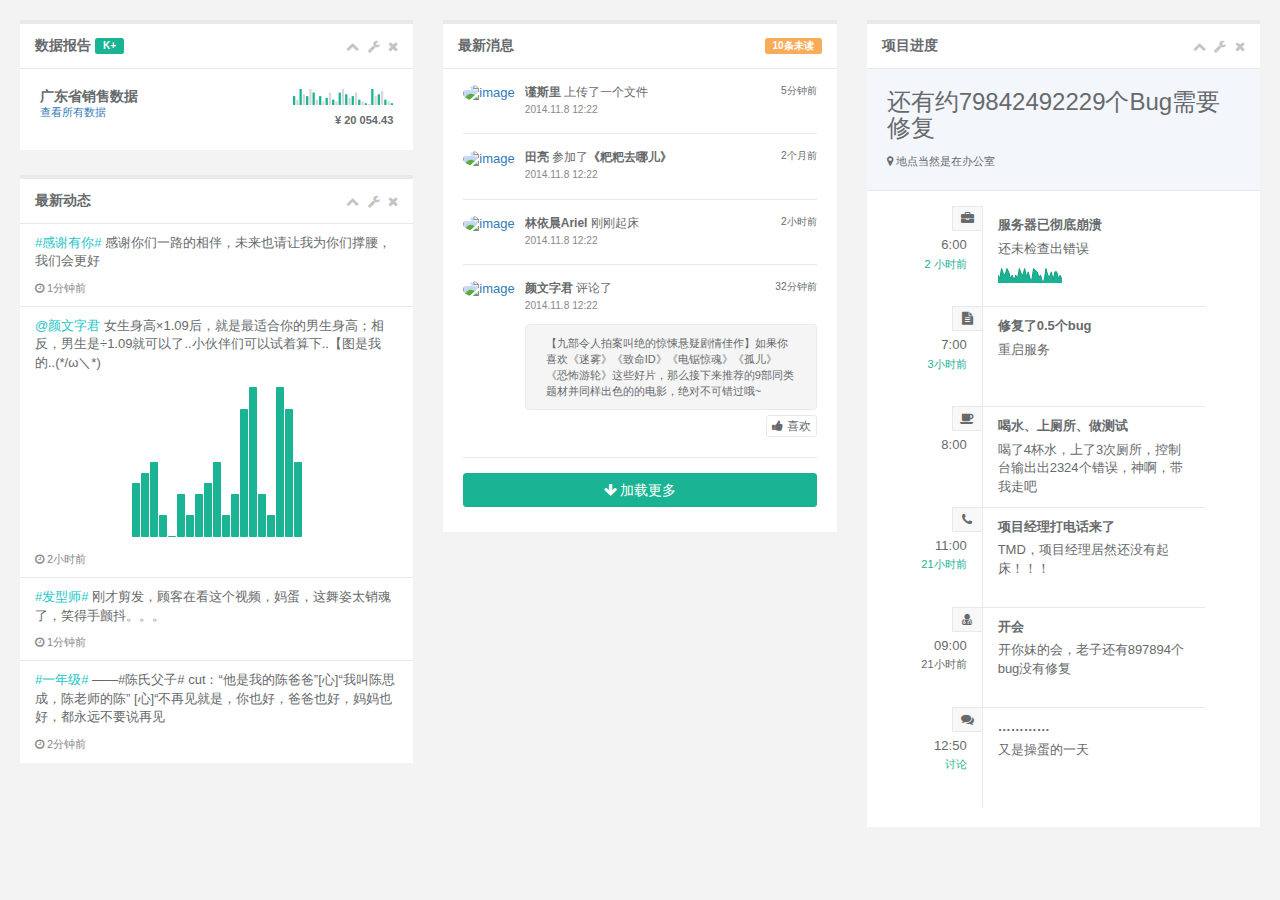
==== index_v2.html @ 98f1e507 "HC+Admin基于hplus+requirejs模块化管理的后台主题UI框架" ====
<!DOCTYPE html>
<html>

<head>

    <meta charset="utf-8">
    <meta name="viewport" content="width=device-width, initial-scale=1.0">


    <title>HC+Admin 后台主题UI框架 - 主页</title>
    <meta name="keywords" content="HC+Admin 后台主题,后台bootstrap框架,会员中心主题,后台HTML,响应式后台">
    <meta name="description" content="HC+Admin 是一个完全响应式，基于Bootstrap3最新版本开发的扁平化主题，她采用了主流的左右两栏式布局，使用了Html5+CSS3等现代技术">

    <link rel="shortcut icon" href="favicon.ico"> 
    <link href="./assets/css/bootstrap.min.css?v=3.3.6" rel="stylesheet">
    <link href="./assets/css/font-awesome.css?v=4.4.0" rel="stylesheet">

    <!-- Morris -->
    <link href="./assets/css/plugins/morris/morris-0.4.3.min.css" rel="stylesheet">
    <!-- Gritter -->
    <link href="./assets/js/plugins/gritter/jquery.gritter.css" rel="stylesheet">

    <link href="./assets/css/animate.css" rel="stylesheet">
    <link href="./assets/css/style.css?v=4.1.0" rel="stylesheet">

    <script type="text/javascript">
        var require = {
            "config": {
                "site": {
                    "name": "H+CAdmin",
                    "cdnurl": "",
                    "version": "1.0.0",
                    "timezone": "Asia/Shanghai",
                    "languages": {
                        "backend": "zh-cn",
                        "frontend": "zh-cn"
                    }
                },
                "modulename": "admin",
                "controllername": "index",
                "actionname": "index_v2",
                "jsname": "backend/index",
                "moduleurl": "./",
                "language": "zh-cn",
                "referer": null
            }
        };
    </script>

</head>

<body class="gray-bg">
    <div class="wrapper wrapper-content">
        <div class="row">
            <div class="col-sm-4">
                <div class="ibox float-e-margins">
                    <div class="ibox-title">
                        <h5>数据报告</h5> <span class="label label-primary">K+</span>
                        <div class="ibox-tools">
                            <a class="collapse-link">
                                <i class="fa fa-chevron-up"></i>
                            </a>
                            <a class="dropdown-toggle" data-toggle="dropdown" href="index.html#">
                                <i class="fa fa-wrench"></i>
                            </a>
                            <ul class="dropdown-menu dropdown-user">
                                <li><a href="index.html#">选项1</a>
                                </li>
                                <li><a href="index.html#">选项2</a>
                                </li>
                            </ul>
                            <a class="close-link">
                                <i class="fa fa-times"></i>
                            </a>
                        </div>
                    </div>
                    <div class="ibox-content">
                        <div>

                            <div class="pull-right text-right">

                                <span class="bar_dashboard">5,3,9,6,5,9,7,3,5,2,4,7,3,2,7,9,6,4,5,7,3,2,1,0,9,5,6,8,3,2,1</span>
                                <br/>
                                <small class="font-bold">&yen; 20 054.43</small>
                            </div>
                            <h4>广东省销售数据
                                            <br/>
                                            <small class="m-r"><a href="graph_flot.html"> 查看所有数据</a> </small>
                                        </h4>
                        </div>
                    </div>
                </div>
                <div class="ibox float-e-margins">
                    <div class="ibox-title">
                        <h5>最新动态</h5>
                        <div class="ibox-tools">
                            <a class="collapse-link">
                                <i class="fa fa-chevron-up"></i>
                            </a>
                            <a class="dropdown-toggle" data-toggle="dropdown" href="index.html#">
                                <i class="fa fa-wrench"></i>
                            </a>
                            <ul class="dropdown-menu dropdown-user">
                                <li><a href="index.html#">选项1</a>
                                </li>
                                <li><a href="index.html#">选项2</a>
                                </li>
                            </ul>
                            <a class="close-link">
                                <i class="fa fa-times"></i>
                            </a>
                        </div>
                    </div>
                    <div class="ibox-content no-padding">
                        <ul class="list-group">
                            <li class="list-group-item">
                                <p><a class="text-info" href="index.html#">#感谢有你#</a> 感谢你们一路的相伴，未来也请让我为你们撑腰，我们会更好</p>
                                <small class="block text-muted"><i class="fa fa-clock-o"></i> 1分钟前</small>
                            </li>
                            <li class="list-group-item">
                                <p><a class="text-info" href="index.html#">@颜文字君</a> 女生身高×1.09后，就是最适合你的男生身高；相反，男生是÷1.09就可以了..小伙伴们可以试着算下..【图是我的..(*/ω＼*)</p>
                                <div class="text-center m">
                                    <span id="sparkline8"></span>
                                </div>
                                <small class="block text-muted"><i class="fa fa-clock-o"></i> 2小时前</small>
                            </li>

                            <li class="list-group-item">
                                <p><a class="text-info" href="index.html#">#发型师#</a> 刚才剪发，顾客在看这个视频，妈蛋，这舞姿太销魂了，笑得手颤抖。。。</p>
                                <small class="block text-muted"><i class="fa fa-clock-o"></i> 1分钟前</small>
                            </li>
                            <li class="list-group-item">
                                <p><a class="text-info" href="index.html#">#一年级#</a> ——#陈氏父子# cut：“他是我的陈爸爸”[心]“我叫陈思成，陈老师的陈” [心]“不再见就是，你也好，爸爸也好，妈妈也好，都永远不要说再见</p>
                                <small class="block text-muted"><i class="fa fa-clock-o"></i> 2分钟前</small>
                            </li>
                        </ul>
                    </div>
                </div>
            </div>
            <div class="col-sm-4">
                <div class="ibox float-e-margins">
                    <div class="ibox-title">
                        <h5>最新消息</h5>
                        <div class="ibox-tools">
                            <span class="label label-warning-light">10条未读</span>
                        </div>
                    </div>
                    <div class="ibox-content">

                        <div>
                            <div class="feed-activity-list">

                                <div class="feed-element">
                                    <a href="profile.html" class="pull-left">
                                        <img alt="image" class="img-circle" src="img/profile.jpg">
                                    </a>
                                    <div class="media-body ">
                                        <small class="pull-right">5分钟前</small>
                                        <strong>谨斯里</strong> 上传了一个文件
                                        <br>
                                        <small class="text-muted">2014.11.8 12:22</small>

                                    </div>
                                </div>

                                <div class="feed-element">
                                    <a href="profile.html" class="pull-left">
                                        <img alt="image" class="img-circle" src="img/a2.jpg">
                                    </a>
                                    <div class="media-body ">
                                        <small class="pull-right">2个月前</small>
                                        <strong>田亮</strong> 参加了<strong>《粑粑去哪儿》</strong>
                                        <br>
                                        <small class="text-muted">2014.11.8 12:22</small>
                                    </div>
                                </div>
                                <div class="feed-element">
                                    <a href="profile.html" class="pull-left">
                                        <img alt="image" class="img-circle" src="img/a3.jpg">
                                    </a>
                                    <div class="media-body ">
                                        <small class="pull-right">2小时前</small>
                                        <strong>林依晨Ariel</strong> 刚刚起床
                                        <br>
                                        <small class="text-muted">2014.11.8 12:22</small>
                                    </div>
                                </div>
                                <div class="feed-element">
                                    <a href="profile.html" class="pull-left">
                                        <img alt="image" class="img-circle" src="img/a5.jpg">
                                    </a>
                                    <div class="media-body ">
                                        <small class="pull-right">32分钟前</small>
                                        <strong>颜文字君</strong> 评论了
                                        <br>
                                        <small class="text-muted">2014.11.8 12:22</small>
                                        <div class="well">
                                            【九部令人拍案叫绝的惊悚悬疑剧情佳作】如果你喜欢《迷雾》《致命ID》《电锯惊魂》《孤儿》《恐怖游轮》这些好片，那么接下来推荐的9部同类题材并同样出色的的电影，绝对不可错过哦~
                                        </div>
                                        <div class="pull-right">
                                            <a class="btn btn-xs btn-white"><i class="fa fa-thumbs-up"></i> 喜欢 </a>
                                        </div>
                                    </div>
                                </div>
                            </div>

                            <button class="btn btn-primary btn-block m-t"><i class="fa fa-arrow-down"></i> 加载更多</button>

                        </div>

                    </div>
                </div>

            </div>
            <div class="col-sm-4">
                <div class="ibox float-e-margins">
                    <div class="ibox-title">
                        <h5>项目进度</h5>
                        <div class="ibox-tools">
                            <a class="collapse-link">
                                <i class="fa fa-chevron-up"></i>
                            </a>
                            <a class="dropdown-toggle" data-toggle="dropdown" href="index.html#">
                                <i class="fa fa-wrench"></i>
                            </a>
                            <ul class="dropdown-menu dropdown-user">
                                <li><a href="index.html#">选项1</a>
                                </li>
                                <li><a href="index.html#">选项2</a>
                                </li>
                            </ul>
                            <a class="close-link">
                                <i class="fa fa-times"></i>
                            </a>
                        </div>
                    </div>
                    <div class="ibox-content ibox-heading">
                        <h3>还有约79842492229个Bug需要修复</h3>
                        <small><i class="fa fa-map-marker"></i> 地点当然是在办公室</small>
                    </div>
                    <div class="ibox-content timeline">

                        <div class="timeline-item">
                            <div class="row">
                                <div class="col-xs-3 date">
                                    <i class="fa fa-briefcase"></i> 6:00
                                    <br/>
                                    <small class="text-navy">2 小时前</small>
                                </div>
                                <div class="col-xs-7 content no-top-border">
                                    <p class="m-b-xs"><strong>服务器已彻底崩溃</strong>
                                    </p>

                                    <p>还未检查出错误</p>

                                    <p><span data-diameter="40" class="updating-chart">5,3,9,6,5,9,7,3,5,2,5,3,9,6,5,9,4,7,3,2,9,8,7,4,5,1,2,9,5,4,7,2,7,7,3,5,2</span>
                                    </p>
                                </div>
                            </div>
                        </div>
                        <div class="timeline-item">
                            <div class="row">
                                <div class="col-xs-3 date">
                                    <i class="fa fa-file-text"></i> 7:00
                                    <br/>
                                    <small class="text-navy">3小时前</small>
                                </div>
                                <div class="col-xs-7 content">
                                    <p class="m-b-xs"><strong>修复了0.5个bug</strong>
                                    </p>
                                    <p>重启服务</p>
                                </div>
                            </div>
                        </div>
                        <div class="timeline-item">
                            <div class="row">
                                <div class="col-xs-3 date">
                                    <i class="fa fa-coffee"></i> 8:00
                                    <br/>
                                </div>
                                <div class="col-xs-7 content">
                                    <p class="m-b-xs"><strong>喝水、上厕所、做测试</strong>
                                    </p>
                                    <p>
                                        喝了4杯水，上了3次厕所，控制台输出出2324个错误，神啊，带我走吧
                                    </p>
                                </div>
                            </div>
                        </div>
                        <div class="timeline-item">
                            <div class="row">
                                <div class="col-xs-3 date">
                                    <i class="fa fa-phone"></i> 11:00
                                    <br/>
                                    <small class="text-navy">21小时前</small>
                                </div>
                                <div class="col-xs-7 content">
                                    <p class="m-b-xs"><strong>项目经理打电话来了</strong>
                                    </p>
                                    <p>
                                        TMD，项目经理居然还没有起床！！！
                                    </p>
                                </div>
                            </div>
                        </div>
                        <div class="timeline-item">
                            <div class="row">
                                <div class="col-xs-3 date">
                                    <i class="fa fa-user-md"></i> 09:00
                                    <br/>
                                    <small>21小时前</small>
                                </div>
                                <div class="col-xs-7 content">
                                    <p class="m-b-xs"><strong>开会</strong>
                                    </p>
                                    <p>
                                        开你妹的会，老子还有897894个bug没有修复
                                    </p>
                                </div>
                            </div>
                        </div>
                        <div class="timeline-item">
                            <div class="row">
                                <div class="col-xs-3 date">
                                    <i class="fa fa-comments"></i> 12:50
                                    <br/>
                                    <small class="text-navy">讨论</small>
                                </div>
                                <div class="col-xs-7 content">
                                    <p class="m-b-xs"><strong>…………</strong>
                                    </p>
                                    <p>
                                        又是操蛋的一天
                                    </p>
                                </div>
                            </div>
                        </div>

                    </div>
                </div>
            </div>

        </div>
    </div>

    <!-- 公共js脚本引入 -->
    <script src="./assets/js/require.js" data-main="./assets/js/require.backend.js"></script>
    <!-- 公共js脚本引入 -->

</body>

</html>
---- assets/css/plugins/morris/morris-0.4.3.min.css ----
.morris-hover{position:absolute;z-index:1000;}.morris-hover.morris-default-style{border-radius:10px;padding:6px;color:#666;background:rgba(255, 255, 255, 0.8);border:solid 2px rgba(230, 230, 230, 0.8);font-family:sans-serif;font-size:12px;text-align:center;}.morris-hover.morris-default-style .morris-hover-row-label{font-weight:bold;margin:0.25em 0;}
.morris-hover.morris-default-style .morris-hover-point{white-space:nowrap;margin:0.1em 0;}
---- assets/css/style.css ----
/*
 *
 *   H+ - 后台主题UI框架
 *   version 4.9
 *
*/

h1,
h2,
h3,
h4,
h5,
h6 {
    font-weight: 100;
}

h1 {
    font-size: 30px;
}

h2 {
    font-size: 24px;
}

h3 {
    font-size: 16px;
}

h4 {
    font-size: 14px;
}

h5 {
    font-size: 12px;
}

h6 {
    font-size: 10px;
}

h3,
h4,
h5 {
    margin-top: 5px;
    font-weight: 600;
}

a:focus {
    outline: none;
}

.nav > li > a {
    color: #a7b1c2;
    font-weight: 600;
    padding: 14px 20px 14px 25px;
}

.nav li>a {
    display: block;
    /*white-space: nowrap;*/
}

.nav.navbar-right > li > a {
    color: #999c9e;
}

.nav > li.active > a {
    color: #ffffff;
}

.navbar-default .nav > li > a:hover,
.navbar-default .nav > li > a:focus {
    background-color: #293846;
    color: white;
}

.nav .open > a,
.nav .open > a:hover,
.nav .open > a:focus {
    background: #950;
}

.nav > li > a i {
    margin-right: 6px;
}

.navbar {
    border: 0;
}

.navbar-default {
    background-color: transparent;
    border-color: #2f4050;
    position: relative;
}

.navbar-top-links li {
    display: inline-block;
}

.navbar-top-links li:last-child {
    margin-right: 30px;
}

body.body-small .navbar-top-links li:last-child {
    margin-right: 10px;
}

.navbar-top-links li a {
    padding: 20px 10px;
    min-height: 50px;
}

.dropdown-menu {
    border: medium none;
    display: none;
    float: left;
    font-size: 12px;
    left: 0;
    list-style: none outside none;
    padding: 0;
    position: absolute;
    text-shadow: none;
    top: 100%;
    z-index: 1000;
    border-radius: 0;
    box-shadow: 0 0 3px rgba(86, 96, 117, 0.3);
}

.dropdown-menu > li > a {
    border-radius: 3px;
    color: inherit;
    line-height: 25px;
    margin: 4px;
    text-align: left;
    font-weight: normal;
}

.dropdown-menu > li > a.font-bold {
    font-weight: 600;
}

.navbar-top-links .dropdown-menu li {
    display: block;
}

.navbar-top-links .dropdown-menu li:last-child {
    margin-right: 0;
}

.navbar-top-links .dropdown-menu li a {
    padding: 3px 20px;
    min-height: 0;
}

.navbar-top-links .dropdown-menu li a div {
    white-space: normal;
}

.navbar-top-links .dropdown-messages,
.navbar-top-links .dropdown-tasks,
.navbar-top-links .dropdown-alerts {
    width: 310px;
    min-width: 0;
}

.navbar-top-links .dropdown-messages {
    margin-left: 5px;
}

.navbar-top-links .dropdown-tasks {
    margin-left: -59px;
}

.navbar-top-links .dropdown-alerts {
    margin-left: -123px;
}

.navbar-top-links .dropdown-user {
    right: 0;
    left: auto;
}

.dropdown-messages,
.dropdown-alerts {
    padding: 10px 10px 10px 10px;
}

.dropdown-messages li a,
.dropdown-alerts li a {
    font-size: 12px;
}

.dropdown-messages li em,
.dropdown-alerts li em {
    font-size: 10px;
}

.nav.navbar-top-links .dropdown-alerts a {
    font-size: 12px;
}

.nav-header {
    padding: 33px 25px;
    background: url("patterns/header-profile.png") no-repeat;
}

.pace-done .nav-header {
    -webkit-transition: all 0.5s;
    transition: all 0.5s;
}

.nav > li.active {
    border-left: 4px solid #19aa8d;
    background: #293846;
}

.nav.nav-second-level > li.active {
    border: none;
}

.nav.nav-second-level.collapse[style] {
    height: auto !important;
}

.nav-header a {
    color: #DFE4ED;
}

.nav-header .text-muted {
    color: #8095a8;
}

.minimalize-styl-2 {
    padding: 4px 12px;
    margin: 14px 5px 5px 20px;
    font-size: 14px;
    float: left;
}

.navbar-form-custom {
    float: left;
    height: 50px;
    padding: 0;
    width: 200px;
    display: inline-table;
}

.navbar-form-custom .form-group {
    margin-bottom: 0;
}

.nav.navbar-top-links a {
    font-size: 14px;
}

.navbar-form-custom .form-control {
    background: none repeat scroll 0 0 rgba(0, 0, 0, 0);
    border: medium none;
    font-size: 14px;
    height: 60px;
    margin: 0;
    z-index: 2000;
}

.count-info .label {
    line-height: 12px;
    padding: 1px 5px;
    position: absolute;
    right: 6px;
    top: 12px;
}

.arrow {
    float: right;
    margin-top: 2px;
}

.fa.arrow:before {
    content: "\f104";
}

.active > a > .fa.arrow:before {
    content: "\f107";
}

.nav-second-level li,
.nav-third-level li {
    border-bottom: none !important;
}

.nav-second-level li a {
    padding: 7px 15px 7px 10px;
    padding-left: 52px;
}

.nav-third-level li a {
    padding-left: 62px;
}

.nav-second-level li:last-child {
    margin-bottom: 10px;
}

body:not(.fixed-sidebar):not(.canvas-menu).mini-navbar .nav li:hover > .nav-second-level,
.mini-navbar .nav li:focus > .nav-second-level {
    display: block;
    border-radius: 0 2px 2px 0;
    min-width: 140px;
    height: auto;
}

body.mini-navbar .navbar-default .nav > li > .nav-second-level li a {
    font-size: 12px;
    border-radius: 0 2px 2px 0;
}

.fixed-nav .slimScrollDiv #side-menu {
    padding-bottom: 60px;
    position: relative;
}

.slimScrollDiv >* {
    overflow: hidden;
}

.mini-navbar .nav-second-level li a {
    padding: 10px 10px 10px 15px;
}

.canvas-menu.mini-navbar .nav-second-level {
    background: #293846;
}

.mini-navbar li.active .nav-second-level {
    left: 65px;
}

.navbar-default .special_link a {
    background: #1ab394;
    color: white;
}

.navbar-default .special_link a:hover {
    background: #17987e !important;
    color: white;
}

.navbar-default .special_link a span.label {
    background: #fff;
    color: #1ab394;
}

.navbar-default .landing_link a {
    background: #1cc09f;
    color: white;
}

.navbar-default .landing_link a:hover {
    background: #1ab394 !important;
    color: white;
}

.navbar-default .landing_link a span.label {
    background: #fff;
    color: #1cc09f;
}

.logo-element {
    text-align: center;
    font-size: 18px;
    font-weight: 600;
    color: white;
    display: none;
    padding: 18px 0;
}

.pace-done .navbar-static-side,
.pace-done .nav-header,
.pace-done li.active,
.pace-done #page-wrapper,
.pace-done .footer {
    -webkit-transition: all 0.5s;
    transition: all 0.5s;
}

.navbar-fixed-top {
    background: #fff;
    -webkit-transition-duration: 0.5s;
    transition-duration: 0.5s;
    z-index: 2030;
}

.navbar-fixed-top,
.navbar-static-top {
    background: #f3f3f4;
}

.fixed-nav #wrapper {
    padding-top: 60px;
    box-sizing: border-box;
}

.fixed-nav .minimalize-styl-2 {
    margin: 14px 5px 5px 15px;
}

.body-small .navbar-fixed-top {
    margin-left: 0px;
}

body.mini-navbar .navbar-static-side {
    width: 70px;
}

body.mini-navbar .profile-element,
body.mini-navbar .nav-label,
body.mini-navbar .navbar-default .nav li a span {
    display: none;
}

body.canvas-menu .profile-element {
    display: block;
}

body:not(.fixed-sidebar):not(.canvas-menu).mini-navbar .nav-second-level {
    display: none;
}

body.mini-navbar .navbar-default .nav > li > a {
    font-size: 16px;
}

body.mini-navbar .logo-element {
    display: block;
}

body.canvas-menu .logo-element {
    display: none;
}

body.mini-navbar .nav-header {
    padding: 0;
    background-color: #1ab394;
}

body.canvas-menu .nav-header {
    padding: 33px 25px;
}

body.mini-navbar #page-wrapper {
    margin: 0 0 0 70px;
}

body.canvas-menu.mini-navbar #page-wrapper,
body.canvas-menu.mini-navbar .footer {
    margin: 0 0 0 0;
}

body.fixed-sidebar .navbar-static-side,
body.canvas-menu .navbar-static-side {
    position: fixed;
    width: 220px;
    z-index: 2001;
    height: 100%;
}

body.fixed-sidebar.mini-navbar .navbar-static-side {
    width: 70px;
}

body.fixed-sidebar.mini-navbar #page-wrapper {
    margin: 0 0 0 70px;
}

body.body-small.fixed-sidebar.mini-navbar #page-wrapper {
    margin: 0 0 0 70px;
}

body.body-small.fixed-sidebar.mini-navbar .navbar-static-side {
    width: 70px;
}

.fixed-sidebar.mini-navbar .nav li> .nav-second-level {
    display: none;
}

.fixed-sidebar.mini-navbar .nav li.active {
    border-left-width: 0;
}

.fixed-sidebar.mini-navbar .nav li:hover > .nav-second-level,
.canvas-menu.mini-navbar .nav li:hover > .nav-second-level {
    position: absolute;
    left: 70px;
    top: 0px;
    background-color: #2f4050;
    padding: 10px 10px 0 10px;
    font-size: 12px;
    display: block;
    min-width: 140px;
    border-radius: 2px;
}

body.fixed-sidebar.mini-navbar .navbar-default .nav > li > .nav-second-level li a {
    font-size: 12px;
    border-radius: 3px;
}

body.canvas-menu.mini-navbar .navbar-default .nav > li > .nav-second-level li a {
    font-size: 13px;
    border-radius: 3px;
}

.fixed-sidebar.mini-navbar .nav-second-level li a,
.canvas-menu.mini-navbar .nav-second-level li a {
    padding: 10px 10px 10px 15px;
}

.fixed-sidebar.mini-navbar .nav-second-level,
.canvas-menu.mini-navbar .nav-second-level {
    position: relative;
    padding: 0;
    font-size: 13px;
}

.fixed-sidebar.mini-navbar li.active .nav-second-level,
.canvas-menu.mini-navbar li.active .nav-second-level {
    left: 0px;
}

body.canvas-menu nav.navbar-static-side {
    z-index: 2001;
    background: #2f4050;
    height: 100%;
    position: fixed;
    display: none;
}

body.canvas-menu.mini-navbar nav.navbar-static-side {
    display: block;
    width: 70px;
}

.top-navigation #page-wrapper {
    margin-left: 0;
}

.top-navigation .navbar-nav .dropdown-menu > .active > a {
    background: white;
    color: #1ab394;
    font-weight: bold;
}

.white-bg .navbar-fixed-top,
.white-bg .navbar-static-top {
    background: #fff;
}

.top-navigation .navbar {
    margin-bottom: 0;
}

.top-navigation .nav > li > a {
    padding: 15px 20px;
    color: #676a6c;
}

.top-navigation .nav > li a:hover,
.top-navigation .nav > li a:focus {
    background: #fff;
    color: #1ab394;
}

.top-navigation .nav > li.active {
    background: #fff;
    border: none;
}

.top-navigation .nav > li.active > a {
    color: #1ab394;
}

.top-navigation .navbar-right {
    padding-right: 10px;
}

.top-navigation .navbar-nav .dropdown-menu {
    box-shadow: none;
    border: 1px solid #e7eaec;
}

.top-navigation .dropdown-menu > li > a {
    margin: 0;
    padding: 7px 20px;
}

.navbar .dropdown-menu {
    margin-top: 0px;
}

.top-navigation .navbar-brand {
    background: #1ab394;
    color: #fff;
    padding: 15px 25px;
}

.top-navigation .navbar-top-links li:last-child {
    margin-right: 0;
}

.top-navigation.mini-navbar #page-wrapper,
.top-navigation.body-small.fixed-sidebar.mini-navbar #page-wrapper,
.mini-navbar .top-navigation #page-wrapper,
.body-small.fixed-sidebar.mini-navbar .top-navigation #page-wrapper,
.canvas-menu #page-wrapper {
    margin: 0;
}

.top-navigation.fixed-nav #wrapper,
.fixed-nav #wrapper.top-navigation {
    margin-top: 50px;
}

.top-navigation .footer.fixed {
    margin-left: 0 !important;
}

.top-navigation .wrapper.wrapper-content {
    padding: 40px;
}

.top-navigation.body-small .wrapper.wrapper-content,
.body-small .top-navigation .wrapper.wrapper-content {
    padding: 40px 0px 40px 0px;
}

.navbar-toggle {
    background-color: #1ab394;
    color: #fff;
    padding: 6px 12px;
    font-size: 14px;
}

.top-navigation .navbar-nav .open .dropdown-menu > li > a,
.top-navigation .navbar-nav .open .dropdown-menu .dropdown-header {
    padding: 10px 15px 10px 20px;
}

@media (max-width: 768px) {
    .top-navigation .navbar-header {
        display: block;
        float: none;
    }
}

.menu-visible-lg,
.menu-visible-md {
    display: none !important;
}

@media (min-width: 1200px) {
    .menu-visible-lg {
        display: block !important;
    }
}

@media (min-width: 992px) {
    .menu-visible-md {
        display: block !important;
    }
}

@media (max-width: 767px) {
    .menu-visible-md {
        display: block !important;
    }
    .menu-visible-lg {
        display: block !important;
    }
}

.btn {
    border-radius: 3px;
}

.float-e-margins .btn {
    margin-bottom: 5px;
}

.btn-w-m {
    min-width: 120px;
}

.btn-primary.btn-outline {
    color: #1ab394;
}

.btn-success.btn-outline {
    color: #1c84c6;
}

.btn-info.btn-outline {
    color: #23c6c8;
}

.btn-warning.btn-outline {
    color: #f8ac59;
}

.btn-danger.btn-outline {
    color: #ed5565;
}

.btn-primary.btn-outline:hover,
.btn-success.btn-outline:hover,
.btn-info.btn-outline:hover,
.btn-warning.btn-outline:hover,
.btn-danger.btn-outline:hover {
    color: #fff;
}

.btn-primary {
    background-color: #1ab394;
    border-color: #1ab394;
    color: #FFFFFF;
}

.btn-primary:hover,
.btn-primary:focus,
.btn-primary:active,
.btn-primary.active,
.open .dropdown-toggle.btn-primary {
    background-color: #18a689;
    border-color: #18a689;
    color: #FFFFFF;
}

.btn-primary:active,
.btn-primary.active,
.open .dropdown-toggle.btn-primary {
    background-image: none;
}

.btn-primary.disabled,
.btn-primary.disabled:hover,
.btn-primary.disabled:focus,
.btn-primary.disabled:active,
.btn-primary.disabled.active,
.btn-primary[disabled],
.btn-primary[disabled]:hover,
.btn-primary[disabled]:focus,
.btn-primary[disabled]:active,
.btn-primary.active[disabled],
fieldset[disabled] .btn-primary,
fieldset[disabled] .btn-primary:hover,
fieldset[disabled] .btn-primary:focus,
fieldset[disabled] .btn-primary:active,
fieldset[disabled] .btn-primary.active {
    background-color: #1dc5a3;
    border-color: #1dc5a3;
}

.btn-success {
    background-color: #1c84c6;
    border-color: #1c84c6;
    color: #FFFFFF;
}

.btn-success:hover,
.btn-success:focus,
.btn-success:active,
.btn-success.active,
.open .dropdown-toggle.btn-success {
    background-color: #1a7bb9;
    border-color: #1a7bb9;
    color: #FFFFFF;
}

.btn-success:active,
.btn-success.active,
.open .dropdown-toggle.btn-success {
    background-image: none;
}

.btn-success.disabled,
.btn-success.disabled:hover,
.btn-success.disabled:focus,
.btn-success.disabled:active,
.btn-success.disabled.active,
.btn-success[disabled],
.btn-success[disabled]:hover,
.btn-success[disabled]:focus,
.btn-success[disabled]:active,
.btn-success.active[disabled],
fieldset[disabled] .btn-success,
fieldset[disabled] .btn-success:hover,
fieldset[disabled] .btn-success:focus,
fieldset[disabled] .btn-success:active,
fieldset[disabled] .btn-success.active {
    background-color: #1f90d8;
    border-color: #1f90d8;
}

.btn-info {
    background-color: #23c6c8;
    border-color: #23c6c8;
    color: #FFFFFF;
}

.btn-info:hover,
.btn-info:focus,
.btn-info:active,
.btn-info.active,
.open .dropdown-toggle.btn-info {
    background-color: #21b9bb;
    border-color: #21b9bb;
    color: #FFFFFF;
}

.btn-info:active,
.btn-info.active,
.open .dropdown-toggle.btn-info {
    background-image: none;
}

.btn-info.disabled,
.btn-info.disabled:hover,
.btn-info.disabled:focus,
.btn-info.disabled:active,
.btn-info.disabled.active,
.btn-info[disabled],
.btn-info[disabled]:hover,
.btn-info[disabled]:focus,
.btn-info[disabled]:active,
.btn-info.active[disabled],
fieldset[disabled] .btn-info,
fieldset[disabled] .btn-info:hover,
fieldset[disabled] .btn-info:focus,
fieldset[disabled] .btn-info:active,
fieldset[disabled] .btn-info.active {
    background-color: #26d7d9;
    border-color: #26d7d9;
}

.btn-default {
    background-color: #c2c2c2;
    border-color: #c2c2c2;
    color: #FFFFFF;
}

.btn-default:hover,
.btn-default:focus,
.btn-default:active,
.btn-default.active,
.open .dropdown-toggle.btn-default {
    background-color: #bababa;
    border-color: #bababa;
    color: #FFFFFF;
}

.btn-default:active,
.btn-default.active,
.open .dropdown-toggle.btn-default {
    background-image: none;
}

.btn-default.disabled,
.btn-default.disabled:hover,
.btn-default.disabled:focus,
.btn-default.disabled:active,
.btn-default.disabled.active,
.btn-default[disabled],
.btn-default[disabled]:hover,
.btn-default[disabled]:focus,
.btn-default[disabled]:active,
.btn-default.active[disabled],
fieldset[disabled] .btn-default,
fieldset[disabled] .btn-default:hover,
fieldset[disabled] .btn-default:focus,
fieldset[disabled] .btn-default:active,
fieldset[disabled] .btn-default.active {
    background-color: #cccccc;
    border-color: #cccccc;
}

.btn-warning {
    background-color: #f8ac59;
    border-color: #f8ac59;
    color: #FFFFFF;
}

.btn-warning:hover,
.btn-warning:focus,
.btn-warning:active,
.btn-warning.active,
.open .dropdown-toggle.btn-warning {
    background-color: #f7a54a;
    border-color: #f7a54a;
    color: #FFFFFF;
}

.btn-warning:active,
.btn-warning.active,
.open .dropdown-toggle.btn-warning {
    background-image: none;
}

.btn-warning.disabled,
.btn-warning.disabled:hover,
.btn-warning.disabled:focus,
.btn-warning.disabled:active,
.btn-warning.disabled.active,
.btn-warning[disabled],
.btn-warning[disabled]:hover,
.btn-warning[disabled]:focus,
.btn-warning[disabled]:active,
.btn-warning.active[disabled],
fieldset[disabled] .btn-warning,
fieldset[disabled] .btn-warning:hover,
fieldset[disabled] .btn-warning:focus,
fieldset[disabled] .btn-warning:active,
fieldset[disabled] .btn-warning.active {
    background-color: #f9b66d;
    border-color: #f9b66d;
}

.btn-danger {
    background-color: #ed5565;
    border-color: #ed5565;
    color: #FFFFFF;
}

.btn-danger:hover,
.btn-danger:focus,
.btn-danger:active,
.btn-danger.active,
.open .dropdown-toggle.btn-danger {
    background-color: #ec4758;
    border-color: #ec4758;
    color: #FFFFFF;
}

.btn-danger:active,
.btn-danger.active,
.open .dropdown-toggle.btn-danger {
    background-image: none;
}

.btn-danger.disabled,
.btn-danger.disabled:hover,
.btn-danger.disabled:focus,
.btn-danger.disabled:active,
.btn-danger.disabled.active,
.btn-danger[disabled],
.btn-danger[disabled]:hover,
.btn-danger[disabled]:focus,
.btn-danger[disabled]:active,
.btn-danger.active[disabled],
fieldset[disabled] .btn-danger,
fieldset[disabled] .btn-danger:hover,
fieldset[disabled] .btn-danger:focus,
fieldset[disabled] .btn-danger:active,
fieldset[disabled] .btn-danger.active {
    background-color: #ef6776;
    border-color: #ef6776;
}

.btn-link {
    color: inherit;
}

.btn-link:hover,
.btn-link:focus,
.btn-link:active,
.btn-link.active,
.open .dropdown-toggle.btn-link {
    color: #1ab394;
    text-decoration: none;
}

.btn-link:active,
.btn-link.active,
.open .dropdown-toggle.btn-link {
    background-image: none;
}

.btn-link.disabled,
.btn-link.disabled:hover,
.btn-link.disabled:focus,
.btn-link.disabled:active,
.btn-link.disabled.active,
.btn-link[disabled],
.btn-link[disabled]:hover,
.btn-link[disabled]:focus,
.btn-link[disabled]:active,
.btn-link.active[disabled],
fieldset[disabled] .btn-link,
fieldset[disabled] .btn-link:hover,
fieldset[disabled] .btn-link:focus,
fieldset[disabled] .btn-link:active,
fieldset[disabled] .btn-link.active {
    color: #cacaca;
}

.btn-white {
    color: inherit;
    background: white;
    border: 1px solid #e7eaec;
}

.btn-white:hover,
.btn-white:focus,
.btn-white:active,
.btn-white.active,
.open .dropdown-toggle.btn-white {
    color: inherit;
    border: 1px solid #d2d2d2;
}

.btn-white:active,
.btn-white.active {
    box-shadow: 0 2px 5px rgba(0, 0, 0, 0.15) inset;
}

.btn-white:active,
.btn-white.active,
.open .dropdown-toggle.btn-white {
    background-image: none;
}

.btn-white.disabled,
.btn-white.disabled:hover,
.btn-white.disabled:focus,
.btn-white.disabled:active,
.btn-white.disabled.active,
.btn-white[disabled],
.btn-white[disabled]:hover,
.btn-white[disabled]:focus,
.btn-white[disabled]:active,
.btn-white.active[disabled],
fieldset[disabled] .btn-white,
fieldset[disabled] .btn-white:hover,
fieldset[disabled] .btn-white:focus,
fieldset[disabled] .btn-white:active,
fieldset[disabled] .btn-white.active {
    color: #cacaca;
}

.form-control,
.form-control:focus,
.has-error .form-control:focus,
.has-success .form-control:focus,
.has-warning .form-control:focus,
.navbar-collapse,
.navbar-form,
.navbar-form-custom .form-control:focus,
.navbar-form-custom .form-control:hover,
.open .btn.dropdown-toggle,
.panel,
.popover,
.progress,
.progress-bar {
    box-shadow: none;
}

.btn-outline {
    color: inherit;
    background-color: transparent;
    -webkit-transition: all .5s;
    transition: all .5s;
}

.btn-rounded {
    border-radius: 50px;
}

.btn-large-dim {
    width: 90px;
    height: 90px;
    font-size: 42px;
}

button.dim {
    display: inline-block;
    color: #fff;
    text-decoration: none;
    text-transform: uppercase;
    text-align: center;
    padding-top: 6px;
    margin-right: 10px;
    position: relative;
    cursor: pointer;
    border-radius: 5px;
    font-weight: 600;
    margin-bottom: 20px !important;
}

button.dim:active {
    top: 3px;
}

button.btn-primary.dim {
    box-shadow: inset 0px 0px 0px #16987e, 0px 5px 0px 0px #16987e, 0px 10px 5px #999999;
}

button.btn-primary.dim:active {
    box-shadow: inset 0px 0px 0px #16987e, 0px 2px 0px 0px #16987e, 0px 5px 3px #999999;
}

button.btn-default.dim {
    box-shadow: inset 0px 0px 0px #b3b3b3, 0px 5px 0px 0px #b3b3b3, 0px 10px 5px #999999;
}

button.btn-default.dim:active {
    box-shadow: inset 0px 0px 0px #b3b3b3, 0px 2px 0px 0px #b3b3b3, 0px 5px 3px #999999;
}

button.btn-warning.dim {
    box-shadow: inset 0px 0px 0px #f79d3c, 0px 5px 0px 0px #f79d3c, 0px 10px 5px #999999;
}

button.btn-warning.dim:active {
    box-shadow: inset 0px 0px 0px #f79d3c, 0px 2px 0px 0px #f79d3c, 0px 5px 3px #999999;
}

button.btn-info.dim {
    box-shadow: inset 0px 0px 0px #1eacae, 0px 5px 0px 0px #1eacae, 0px 10px 5px #999999;
}

button.btn-info.dim:active {
    box-shadow: inset 0px 0px 0px #1eacae, 0px 2px 0px 0px #1eacae, 0px 5px 3px #999999;
}

button.btn-success.dim {
    box-shadow: inset 0px 0px 0px #1872ab, 0px 5px 0px 0px #1872ab, 0px 10px 5px #999999;
}

button.btn-success.dim:active {
    box-shadow: inset 0px 0px 0px #1872ab, 0px 2px 0px 0px #1872ab, 0px 5px 3px #999999;
}

button.btn-danger.dim {
    box-shadow: inset 0px 0px 0px #ea394c, 0px 5px 0px 0px #ea394c, 0px 10px 5px #999999;
}

button.btn-danger.dim:active {
    box-shadow: inset 0px 0px 0px #ea394c, 0px 2px 0px 0px #ea394c, 0px 5px 3px #999999;
}

button.dim:before {
    font-size: 50px;
    line-height: 1em;
    font-weight: normal;
    color: #fff;
    display: block;
    padding-top: 10px;
}

button.dim:active:before {
    top: 7px;
    font-size: 50px;
}

.label {
    background-color: #d1dade;
    color: #5e5e5e;
    font-size: 10px;
    font-weight: 600;
    padding: 3px 8px;
    text-shadow: none;
}

.badge {
    background-color: #d1dade;
    color: #5e5e5e;
    font-size: 11px;
    font-weight: 600;
    padding-bottom: 4px;
    padding-left: 6px;
    padding-right: 6px;
    text-shadow: none;
}

.label-primary,
.badge-primary {
    background-color: #1ab394;
    color: #FFFFFF;
}

.label-success,
.badge-success {
    background-color: #1c84c6;
    color: #FFFFFF;
}

.label-warning,
.badge-warning {
    background-color: #f8ac59;
    color: #FFFFFF;
}

.label-warning-light,
.badge-warning-light {
    background-color: #f8ac59;
    color: #ffffff;
}

.label-danger,
.badge-danger {
    background-color: #ed5565;
    color: #FFFFFF;
}

.label-info,
.badge-info {
    background-color: #23c6c8;
    color: #FFFFFF;
}

.label-inverse,
.badge-inverse {
    background-color: #262626;
    color: #FFFFFF;
}

.label-white,
.badge-white {
    background-color: #FFFFFF;
    color: #5E5E5E;
}

.label-white,
.badge-disable {
    background-color: #2A2E36;
    color: #8B91A0;
}


/* TOOGLE SWICH */

.onoffswitch {
    position: relative;
    width: 64px;
    -webkit-user-select: none;
    -moz-user-select: none;
    -ms-user-select: none;
}

.onoffswitch-checkbox {
    display: none;
}

.onoffswitch-label {
    display: block;
    overflow: hidden;
    cursor: pointer;
    border: 2px solid #1ab394;
    border-radius: 2px;
}

.onoffswitch-inner {
    width: 200%;
    margin-left: -100%;
    -webkit-transition: margin 0.3s ease-in 0s;
    transition: margin 0.3s ease-in 0s;
}

.onoffswitch-inner:before,
.onoffswitch-inner:after {
    float: left;
    width: 50%;
    height: 20px;
    padding: 0;
    line-height: 20px;
    font-size: 12px;
    color: white;
    font-family: Trebuchet, Arial, sans-serif;
    font-weight: bold;
    box-sizing: border-box;
}

.onoffswitch-inner:before {
    content: "ON";
    padding-left: 10px;
    background-color: #1ab394;
    color: #FFFFFF;
}

.onoffswitch-inner:after {
    content: "OFF";
    padding-right: 10px;
    background-color: #FFFFFF;
    color: #999999;
    text-align: right;
}

.onoffswitch-switch {
    width: 20px;
    margin: 0px;
    background: #FFFFFF;
    border: 2px solid #1ab394;
    border-radius: 2px;
    position: absolute;
    top: 0;
    bottom: 0;
    right: 44px;
    -webkit-transition: all 0.3s ease-in 0s;
    transition: all 0.3s ease-in 0s;
}

.onoffswitch-checkbox:checked + .onoffswitch-label .onoffswitch-inner {
    margin-left: 0;
}

.onoffswitch-checkbox:checked + .onoffswitch-label .onoffswitch-switch {
    right: 0px;
}


/* CHOSEN PLUGIN */

.chosen-container-single .chosen-single {
    background: #ffffff;
    box-shadow: none;
    -moz-box-sizing: border-box;
    background-color: #FFFFFF;
    border: 1px solid #CBD5DD;
    border-radius: 2px;
    cursor: text;
    height: auto !important;
    margin: 0;
    min-height: 30px;
    overflow: hidden;
    padding: 4px 12px;
    position: relative;
    width: 100%;
}

.chosen-container-multi .chosen-choices li.search-choice {
    background: #f1f1f1;
    border: 1px solid #ededed;
    border-radius: 2px;
    box-shadow: none;
    color: #333333;
    cursor: default;
    line-height: 13px;
    margin: 3px 0 3px 5px;
    padding: 3px 20px 3px 5px;
    position: relative;
}


/* PAGINATIN */

.pagination > .active > a,
.pagination > .active > span,
.pagination > .active > a:hover,
.pagination > .active > span:hover,
.pagination > .active > a:focus,
.pagination > .active > span:focus {
    background-color: #f4f4f4;
    border-color: #DDDDDD;
    color: inherit;
    cursor: default;
    z-index: 2;
}

.pagination > li > a,
.pagination > li > span {
    background-color: #FFFFFF;
    border: 1px solid #DDDDDD;
    color: inherit;
    float: left;
    line-height: 1.42857;
    margin-left: -1px;
    padding: 4px 10px;
    position: relative;
    text-decoration: none;
}


/* TOOLTIPS */

.tooltip-inner {
    background-color: #2F4050;
}

.tooltip.top .tooltip-arrow {
    border-top-color: #2F4050;
}

.tooltip.right .tooltip-arrow {
    border-right-color: #2F4050;
}

.tooltip.bottom .tooltip-arrow {
    border-bottom-color: #2F4050;
}

.tooltip.left .tooltip-arrow {
    border-left-color: #2F4050;
}


/* EASY PIE CHART*/

.easypiechart {
    position: relative;
    text-align: center;
}

.easypiechart .h2 {
    margin-left: 10px;
    margin-top: 10px;
    display: inline-block;
}

.easypiechart canvas {
    top: 0;
    left: 0;
}

.easypiechart .easypie-text {
    line-height: 1;
    position: absolute;
    top: 33px;
    width: 100%;
    z-index: 1;
}

.easypiechart img {
    margin-top: -4px;
}

.jqstooltip {
    box-sizing: content-box;
}


/* FULLCALENDAR */

.fc-state-default {
    background-color: #ffffff;
    background-image: none;
    background-repeat: repeat-x;
    box-shadow: none;
    color: #333333;
    text-shadow: none;
}

.fc-state-default {
    border: 1px solid;
}

.fc-button {
    color: inherit;
    border: 1px solid #e7eaec;
    cursor: pointer;
    display: inline-block;
    height: 1.9em;
    line-height: 1.9em;
    overflow: hidden;
    padding: 0 0.6em;
    position: relative;
    white-space: nowrap;
}

.fc-state-active {
    background-color: #1ab394;
    border-color: #1ab394;
    color: #ffffff;
}

.fc-header-title h2 {
    font-size: 16px;
    font-weight: 600;
    color: inherit;
}

.fc-content .fc-widget-header,
.fc-content .fc-widget-content {
    border-color: #e7eaec;
    font-weight: normal;
}

.fc-border-separate tbody {
    background-color: #F8F8F8;
}

.fc-state-highlight {
    background: none repeat scroll 0 0 #FCF8E3;
}

.external-event {
    padding: 5px 10px;
    border-radius: 2px;
    cursor: pointer;
    margin-bottom: 5px;
}

.fc-ltr .fc-event-hori.fc-event-end,
.fc-rtl .fc-event-hori.fc-event-start {
    border-radius: 2px;
}

.fc-event,
.fc-agenda .fc-event-time,
.fc-event a {
    padding: 4px 6px;
    background-color: #1ab394;
    /* background color */
    border-color: #1ab394;
    /* border color */
}

.fc-event-time,
.fc-event-title {
    color: #717171;
    padding: 0 1px;
}

.ui-calendar .fc-event-time,
.ui-calendar .fc-event-title {
    color: #fff;
}


/* Chat */

.chat-activity-list .chat-element {
    border-bottom: 1px solid #e7eaec;
}

.chat-element:first-child {
    margin-top: 0;
}

.chat-element {
    padding-bottom: 15px;
}

.chat-element,
.chat-element .media {
    margin-top: 15px;
}

.chat-element,
.media-body {
    overflow: hidden;
}

.media-body {
    display: block;
    width: auto;
}

.chat-element > .pull-left {
    margin-right: 10px;
}

.chat-element img.img-circle,
.dropdown-messages-box img.img-circle {
    width: 38px;
    height: 38px;
}

.chat-element .well {
    border: 1px solid #e7eaec;
    box-shadow: none;
    margin-top: 10px;
    margin-bottom: 5px;
    padding: 10px 20px;
    font-size: 11px;
    line-height: 16px;
}

.chat-element .actions {
    margin-top: 10px;
}

.chat-element .photos {
    margin: 10px 0;
}

.right.chat-element > .pull-right {
    margin-left: 10px;
}

.chat-photo {
    max-height: 180px;
    border-radius: 4px;
    overflow: hidden;
    margin-right: 10px;
    margin-bottom: 10px;
}

.chat {
    margin: 0;
    padding: 0;
    list-style: none;
}

.chat li {
    margin-bottom: 10px;
    padding-bottom: 5px;
    border-bottom: 1px dotted #B3A9A9;
}

.chat li.left .chat-body {
    margin-left: 60px;
}

.chat li.right .chat-body {
    margin-right: 60px;
}

.chat li .chat-body p {
    margin: 0;
    color: #777777;
}

.panel .slidedown .glyphicon,
.chat .glyphicon {
    margin-right: 5px;
}

.chat-panel .panel-body {
    height: 350px;
    overflow-y: scroll;
}


/* LIST GROUP */

a.list-group-item.active,
a.list-group-item.active:hover,
a.list-group-item.active:focus {
    background-color: #1ab394;
    border-color: #1ab394;
    color: #FFFFFF;
    z-index: 2;
}

.list-group-item-heading {
    margin-top: 10px;
}

.list-group-item-text {
    margin: 0 0 10px;
    color: inherit;
    font-size: 12px;
    line-height: inherit;
}

.no-padding .list-group-item {
    border-left: none;
    border-right: none;
    border-bottom: none;
}

.no-padding .list-group-item:first-child {
    border-left: none;
    border-right: none;
    border-bottom: none;
    border-top: none;
}

.no-padding .list-group {
    margin-bottom: 0;
}

.list-group-item {
    background-color: inherit;
    border: 1px solid #e7eaec;
    display: block;
    margin-bottom: -1px;
    padding: 10px 15px;
    position: relative;
}

.elements-list .list-group-item {
    border-left: none;
    border-right: none;
    /*border-top: none;*/
    padding: 15px 25px;
}

.elements-list .list-group-item:first-child {
    border-left: none;
    border-right: none;
    border-top: none !important;
}

.elements-list .list-group {
    margin-bottom: 0;
}

.elements-list a {
    color: inherit;
}

.elements-list .list-group-item.active,
.elements-list .list-group-item:hover {
    background: #f3f3f4;
    color: inherit;
    border-color: #e7eaec;
    /*border-bottom: 1px solid #e7eaec;*/
    /*border-top: 1px solid #e7eaec;*/
    border-radius: 0;
}

.elements-list li.active {
    -webkit-transition: none;
    transition: none;
}

.element-detail-box {
    padding: 25px;
}


/* FLOT CHART  */

.flot-chart {
    display: block;
    height: 200px;
}

.widget .flot-chart.dashboard-chart {
    display: block;
    height: 120px;
    margin-top: 40px;
}

.flot-chart.dashboard-chart {
    display: block;
    height: 180px;
    margin-top: 40px;
}

.flot-chart-content {
    width: 100%;
    height: 100%;
}

.flot-chart-pie-content {
    width: 200px;
    height: 200px;
    margin: auto;
}

.jqstooltip {
    position: absolute;
    display: block;
    left: 0px;
    top: 0px;
    visibility: hidden;
    background: #2b303a;
    background-color: rgba(43, 48, 58, 0.8);
    color: white;
    text-align: left;
    white-space: nowrap;
    z-index: 10000;
    padding: 5px 5px 5px 5px;
    min-height: 22px;
    border-radius: 3px;
}

.jqsfield {
    color: white;
    text-align: left;
}

.h-200 {
    min-height: 200px;
}

.legendLabel {
    padding-left: 5px;
}

.stat-list li:first-child {
    margin-top: 0;
}

.stat-list {
    list-style: none;
    padding: 0;
    margin: 0;
}

.stat-percent {
    float: right;
}

.stat-list li {
    margin-top: 15px;
    position: relative;
}


/* DATATABLES */

table.dataTable thead .sorting,
table.dataTable thead .sorting_asc:after,
table.dataTable thead .sorting_desc,
table.dataTable thead .sorting_asc_disabled,
table.dataTable thead .sorting_desc_disabled {
    background: transparent;
}

table.dataTable thead .sorting_asc:after {
    float: right;
    font-family: fontawesome;
}

table.dataTable thead .sorting_desc:after {
    content: "\f0dd";
    float: right;
    font-family: fontawesome;
}

table.dataTable thead .sorting:after {
    content: "\f0dc";
    float: right;
    font-family: fontawesome;
    color: rgba(50, 50, 50, 0.5);
}

.dataTables_wrapper {
    padding-bottom: 30px;
}


/* CIRCLE */

.img-circle {
    border-radius: 50%;
}

.btn-circle {
    width: 30px;
    height: 30px;
    padding: 6px 0;
    border-radius: 15px;
    text-align: center;
    font-size: 12px;
    line-height: 1.428571429;
}

.btn-circle.btn-lg {
    width: 50px;
    height: 50px;
    padding: 10px 16px;
    border-radius: 25px;
    font-size: 18px;
    line-height: 1.33;
}

.btn-circle.btn-xl {
    width: 70px;
    height: 70px;
    padding: 10px 16px;
    border-radius: 35px;
    font-size: 24px;
    line-height: 1.33;
}

.show-grid [class^="col-"] {
    padding-top: 10px;
    padding-bottom: 10px;
    border: 1px solid #ddd;
    background-color: #eee !important;
}

.show-grid {
    margin: 15px 0;
}


/* ANIMATION */

.css-animation-box h1 {
    font-size: 44px;
}

.animation-efect-links a {
    padding: 4px 6px;
    font-size: 12px;
}

#animation_box {
    background-color: #f9f8f8;
    border-radius: 16px;
    width: 80%;
    margin: 0 auto;
    padding-top: 80px;
}

.animation-text-box {
    position: absolute;
    margin-top: 40px;
    left: 50%;
    margin-left: -100px;
    width: 200px;
}

.animation-text-info {
    position: absolute;
    margin-top: -60px;
    left: 50%;
    margin-left: -100px;
    width: 200px;
    font-size: 10px;
}

.animation-text-box h2 {
    font-size: 54px;
    font-weight: 600;
    margin-bottom: 5px;
}

.animation-text-box p {
    font-size: 12px;
    text-transform: uppercase;
}


/* PEACE */

.pace {
    -webkit-pointer-events: none;
    pointer-events: none;
    -webkit-user-select: none;
    -moz-user-select: none;
    -ms-user-select: none;
    user-select: none;
}

.pace-inactive {
    display: none;
}

.pace .pace-progress {
    background: #1ab394;
    position: fixed;
    z-index: 2000;
    top: 0;
    width: 100%;
    height: 2px;
}

.pace-inactive {
    display: none;
}


/* WIDGETS */

.widget {
    border-radius: 5px;
    padding: 15px 20px;
    margin-bottom: 10px;
    margin-top: 10px;
}

.widget.style1 h2 {
    font-size: 30px;
}

.widget h2,
.widget h3 {
    margin-top: 5px;
    margin-bottom: 0;
}

.widget-text-box {
    padding: 20px;
    border: 1px solid #e7eaec;
    background: #ffffff;
}

.widget-head-color-box {
    border-radius: 5px 5px 0px 0px;
    margin-top: 10px;
}

.widget .flot-chart {
    height: 100px;
}

.vertical-align div {
    display: inline-block;
    vertical-align: middle;
}

.vertical-align h2,
.vertical-align h3 {
    margin: 0;
}

.todo-list {
    list-style: none outside none;
    margin: 0;
    padding: 0;
    font-size: 14px;
}

.todo-list.small-list {
    font-size: 12px;
}

.todo-list.small-list > li {
    background: #f3f3f4;
    border-left: none;
    border-right: none;
    border-radius: 4px;
    color: inherit;
    margin-bottom: 2px;
    padding: 6px 6px 6px 12px;
}

.todo-list.small-list .btn-xs,
.todo-list.small-list .btn-group-xs > .btn {
    border-radius: 5px;
    font-size: 10px;
    line-height: 1.5;
    padding: 1px 2px 1px 5px;
}

.todo-list > li {
    background: #f3f3f4;
    border-left: 6px solid #e7eaec;
    border-right: 6px solid #e7eaec;
    border-radius: 4px;
    color: inherit;
    margin-bottom: 2px;
    padding: 10px;
}

.todo-list .handle {
    cursor: move;
    display: inline-block;
    font-size: 16px;
    margin: 0 5px;
}

.todo-list > li .label {
    font-size: 9px;
    margin-left: 10px;
}

.check-link {
    font-size: 16px;
}

.todo-completed {
    text-decoration: line-through;
}

.geo-statistic h1 {
    font-size: 36px;
    margin-bottom: 0;
}

.glyphicon.fa {
    font-family: "FontAwesome";
}


/* INPUTS */

.inline {
    display: inline-block !important;
}

.input-s-sm {
    width: 120px;
}

.input-s {
    width: 200px;
}

.input-s-lg {
    width: 250px;
}

.i-checks {
    padding-left: 0;
}

.form-control,
.single-line {
    background-color: #FFFFFF;
    background-image: none;
    border: 1px solid #e5e6e7;
    border-radius: 1px;
    color: inherit;
    display: block;
    padding: 6px 12px;
    -webkit-transition: border-color 0.15s ease-in-out 0s, box-shadow 0.15s ease-in-out 0s;
    transition: border-color 0.15s ease-in-out 0s, box-shadow 0.15s ease-in-out 0s;
    width: 100%;
    font-size: 14px;
}

.form-control:focus,
.single-line:focus {
    border-color: #1ab394 !important;
}

.has-success .form-control {
    border-color: #1ab394;
}

.has-warning .form-control {
    border-color: #f8ac59;
}

.has-error .form-control {
    border-color: #ed5565;
}

.has-success .control-label {
    color: #1ab394;
}

.has-warning .control-label {
    color: #f8ac59;
}

.has-error .control-label {
    color: #ed5565;
}

.input-group-addon {
    background-color: #fff;
    border: 1px solid #E5E6E7;
    border-radius: 1px;
    color: inherit;
    font-size: 14px;
    font-weight: 400;
    line-height: 1;
    padding: 6px 12px;
    text-align: center;
}

.spinner-buttons.input-group-btn .btn-xs {
    line-height: 1.13;
}

.spinner-buttons.input-group-btn {
    width: 20%;
}

.noUi-connect {
    background: none repeat scroll 0 0 #1ab394;
    box-shadow: none;
}

.slider_red .noUi-connect {
    background: none repeat scroll 0 0 #ed5565;
    box-shadow: none;
}


/* UI Sortable */

.ui-sortable .ibox-title {
    cursor: move;
}

.ui-sortable-placeholder {
    border: 1px dashed #cecece !important;
    visibility: visible !important;
    background: #e7eaec;
}

.ibox.ui-sortable-placeholder {
    margin: 0px 0px 23px !important;
}


/* Tabs */

.tabs-container .panel-body {
    background: #fff;
    border: 1px solid #e7eaec;
    border-radius: 2px;
    padding: 20px;
    position: relative;
}

.tabs-container .nav-tabs > li.active > a,
.tabs-container .nav-tabs > li.active > a:hover,
.tabs-container .nav-tabs > li.active > a:focus {
    border: 1px solid #e7eaec;
    border-bottom-color: transparent;
    background-color: #fff;
}

.tabs-container .nav-tabs > li {
    float: left;
    margin-bottom: -1px;
}

.tabs-container .tab-pane .panel-body {
    border-top: none;
}

.tabs-container .nav-tabs > li.active > a,
.tabs-container .nav-tabs > li.active > a:hover,
.tabs-container .nav-tabs > li.active > a:focus {
    border: 1px solid #e7eaec;
    border-bottom-color: transparent;
}

.tabs-container .nav-tabs {
    border-bottom: 1px solid #e7eaec;
}

.tabs-container .tab-pane .panel-body {
    border-top: none;
}

.tabs-container .tabs-left .tab-pane .panel-body,
.tabs-container .tabs-right .tab-pane .panel-body {
    border-top: 1px solid #e7eaec;
}

.tabs-container .nav-tabs > li a:hover {
    background: transparent;
    border-color: transparent;
}

.tabs-container .tabs-below > .nav-tabs,
.tabs-container .tabs-right > .nav-tabs,
.tabs-container .tabs-left > .nav-tabs {
    border-bottom: 0;
}

.tabs-container .tabs-left .panel-body {
    position: static;
}

.tabs-container .tabs-left > .nav-tabs,
.tabs-container .tabs-right > .nav-tabs {
    width: 20%;
}

.tabs-container .tabs-left .panel-body {
    width: 80%;
    margin-left: 20%;
}

.tabs-container .tabs-right .panel-body {
    width: 80%;
    margin-right: 20%;
}

.tabs-container .tab-content > .tab-pane,
.tabs-container .pill-content > .pill-pane {
    display: none;
}

.tabs-container .tab-content > .active,
.tabs-container .pill-content > .active {
    display: block;
}

.tabs-container .tabs-below > .nav-tabs {
    border-top: 1px solid #e7eaec;
}

.tabs-container .tabs-below > .nav-tabs > li {
    margin-top: -1px;
    margin-bottom: 0;
}

.tabs-container .tabs-below > .nav-tabs > li > a {
    border-radius: 0 0 4px 4px;
}

.tabs-container .tabs-below > .nav-tabs > li > a:hover,
.tabs-container .tabs-below > .nav-tabs > li > a:focus {
    border-top-color: #e7eaec;
    border-bottom-color: transparent;
}

.tabs-container .tabs-left > .nav-tabs > li,
.tabs-container .tabs-right > .nav-tabs > li {
    float: none;
}

.tabs-container .tabs-left > .nav-tabs > li > a,
.tabs-container .tabs-right > .nav-tabs > li > a {
    min-width: 74px;
    margin-right: 0;
    margin-bottom: 3px;
}

.tabs-container .tabs-left > .nav-tabs {
    float: left;
    margin-right: 19px;
}

.tabs-container .tabs-left > .nav-tabs > li > a {
    margin-right: -1px;
    border-radius: 4px 0 0 4px;
}

.tabs-container .tabs-left > .nav-tabs .active > a,
.tabs-container .tabs-left > .nav-tabs .active > a:hover,
.tabs-container .tabs-left > .nav-tabs .active > a:focus {
    border-color: #e7eaec transparent #e7eaec #e7eaec;
    *border-right-color: #ffffff;
}

.tabs-container .tabs-right > .nav-tabs {
    float: right;
    margin-left: 19px;
}

.tabs-container .tabs-right > .nav-tabs > li > a {
    margin-left: -1px;
    border-radius: 0 4px 4px 0;
}

.tabs-container .tabs-right > .nav-tabs .active > a,
.tabs-container .tabs-right > .nav-tabs .active > a:hover,
.tabs-container .tabs-right > .nav-tabs .active > a:focus {
    border-color: #e7eaec #e7eaec #e7eaec transparent;
    *border-left-color: #ffffff;
    z-index: 1;
}


/* SWITCHES */

.onoffswitch {
    position: relative;
    width: 54px;
    -webkit-user-select: none;
    -moz-user-select: none;
    -ms-user-select: none;
}

.onoffswitch-checkbox {
    display: none;
}

.onoffswitch-label {
    display: block;
    overflow: hidden;
    cursor: pointer;
    border: 2px solid #1AB394;
    border-radius: 3px;
}

.onoffswitch-inner {
    display: block;
    width: 200%;
    margin-left: -100%;
    -webkit-transition: margin 0.3s ease-in 0s;
    transition: margin 0.3s ease-in 0s;
}

.onoffswitch-inner:before,
.onoffswitch-inner:after {
    display: block;
    float: left;
    width: 50%;
    height: 16px;
    padding: 0;
    line-height: 16px;
    font-size: 10px;
    color: white;
    font-family: Trebuchet, Arial, sans-serif;
    font-weight: bold;
    box-sizing: border-box;
}

.onoffswitch-inner:before {
    content: "ON";
    padding-left: 7px;
    background-color: #1AB394;
    color: #FFFFFF;
}

.onoffswitch-inner:after {
    content: "OFF";
    padding-right: 7px;
    background-color: #FFFFFF;
    color: #919191;
    text-align: right;
}

.onoffswitch-switch {
    display: block;
    width: 18px;
    margin: 0px;
    background: #FFFFFF;
    border: 2px solid #1AB394;
    border-radius: 3px;
    position: absolute;
    top: 0;
    bottom: 0;
    right: 36px;
    -webkit-transition: all 0.3s ease-in 0s;
    transition: all 0.3s ease-in 0s;
}

.onoffswitch-checkbox:checked + .onoffswitch-label .onoffswitch-inner {
    margin-left: 0;
}

.onoffswitch-checkbox:checked + .onoffswitch-label .onoffswitch-switch {
    right: 0px;
}


/* Nestable list */

.dd {
    position: relative;
    display: block;
    margin: 0;
    padding: 0;
    list-style: none;
    font-size: 13px;
    line-height: 20px;
}

.dd-list {
    display: block;
    position: relative;
    margin: 0;
    padding: 0;
    list-style: none;
}

.dd-list .dd-list {
    padding-left: 30px;
}

.dd-collapsed .dd-list {
    display: none;
}

.dd-item,
.dd-empty,
.dd-placeholder {
    display: block;
    position: relative;
    margin: 0;
    padding: 0;
    min-height: 20px;
    font-size: 13px;
    line-height: 20px;
}

.dd-handle {
    display: block;
    margin: 5px 0;
    padding: 5px 10px;
    color: #333;
    text-decoration: none;
    border: 1px solid #e7eaec;
    background: #f5f5f5;
    border-radius: 3px;
    box-sizing: border-box;
    -moz-box-sizing: border-box;
}

.dd-handle span {
    font-weight: bold;
}

.dd-handle:hover {
    background: #f0f0f0;
    cursor: pointer;
    font-weight: bold;
}

.dd-item > button {
    display: block;
    position: relative;
    cursor: pointer;
    float: left;
    width: 25px;
    height: 20px;
    margin: 5px 0;
    padding: 0;
    text-indent: 100%;
    white-space: nowrap;
    overflow: hidden;
    border: 0;
    background: transparent;
    font-size: 12px;
    line-height: 1;
    text-align: center;
    font-weight: bold;
}

.dd-item > button:before {
    content: '+';
    display: block;
    position: absolute;
    width: 100%;
    text-align: center;
    text-indent: 0;
}

.dd-item > button[data-action="collapse"]:before {
    content: '-';
}

#nestable2 .dd-item > button {
    font-family: FontAwesome;
    height: 34px;
    width: 33px;
    color: #c1c1c1;
}

#nestable2 .dd-item > button:before {
    content: "\f067";
}

#nestable2 .dd-item > button[data-action="collapse"]:before {
    content: "\f068";
}

.dd-placeholder,
.dd-empty {
    margin: 5px 0;
    padding: 0;
    min-height: 30px;
    background: #f2fbff;
    border: 1px dashed #b6bcbf;
    box-sizing: border-box;
    -moz-box-sizing: border-box;
}

.dd-empty {
    border: 1px dashed #bbb;
    min-height: 100px;
    background-color: #e5e5e5;
    background-image: -webkit-linear-gradient(45deg, #ffffff 25%, transparent 25%, transparent 75%, #ffffff 75%, #ffffff), -webkit-linear-gradient(45deg, #ffffff 25%, transparent 25%, transparent 75%, #ffffff 75%, #ffffff);
    background-image: linear-gradient(45deg, #ffffff 25%, transparent 25%, transparent 75%, #ffffff 75%, #ffffff), linear-gradient(45deg, #ffffff 25%, transparent 25%, transparent 75%, #ffffff 75%, #ffffff);
    background-size: 60px 60px;
    background-position: 0 0, 30px 30px;
}

.dd-dragel {
    position: absolute;
    z-index: 9999;
    pointer-events: none;
}

.dd-dragel > .dd-item .dd-handle {
    margin-top: 0;
}

.dd-dragel .dd-handle {
    box-shadow: 2px 4px 6px 0 rgba(0, 0, 0, 0.1);
}


/**
* Nestable Extras
*/

.nestable-lists {
    display: block;
    clear: both;
    padding: 30px 0;
    width: 100%;
    border: 0;
    border-top: 2px solid #ddd;
    border-bottom: 2px solid #ddd;
}

#nestable-menu {
    padding: 0;
    margin: 10px 0 20px 0;
}

#nestable-output,
#nestable2-output {
    width: 100%;
    font-size: 0.75em;
    line-height: 1.333333em;
    font-family: lucida grande, lucida sans unicode, helvetica, arial, sans-serif;
    padding: 5px;
    box-sizing: border-box;
    -moz-box-sizing: border-box;
}

#nestable2 .dd-handle {
    color: inherit;
    border: 1px dashed #e7eaec;
    background: #f3f3f4;
    padding: 10px;
}

#nestable2 .dd-handle:hover {
    /*background: #bbb;*/
}

#nestable2 span.label {
    margin-right: 10px;
}

#nestable-output,
#nestable2-output {
    font-size: 12px;
    padding: 25px;
    box-sizing: border-box;
    -moz-box-sizing: border-box;
}


/* CodeMirror */

.CodeMirror {
    border: 1px solid #eee;
    height: auto;
}

.CodeMirror-scroll {
    overflow-y: hidden;
    overflow-x: auto;
}


/* Google Maps */

.google-map {
    height: 300px;
}


/* Validation */

label.error {
    color: #cc5965;
    display: inline-block;
    margin-left: 5px;
}

.form-control.error {
    border: 1px dotted #cc5965;
}


/* ngGrid */

.gridStyle {
    border: 1px solid #d4d4d4;
    width: 100%;
    height: 400px;
}

.gridStyle2 {
    border: 1px solid #d4d4d4;
    width: 500px;
    height: 300px;
}

.ngH eaderCell {
    border-right: none;
    border-bottom: 1px solid #e7eaec;
}

.ngCell {
    border-right: none;
}

.ngTopPanel {
    background: #F5F5F6;
}

.ngRow.even {
    background: #f9f9f9;
}

.ngRow.selected {
    background: #EBF2F1;
}

.ngRow {
    border-bottom: 1px solid #e7eaec;
}

.ngCell {
    background-color: transparent;
}

.ngHeaderCell {
    border-right: none;
}


/* Toastr custom style */

#toast-container > .toast {
    background-image: none !important;
}

#toast-container > .toast:before {
    position: fixed;
    font-family: FontAwesome;
    font-size: 24px;
    line-height: 24px;
    float: left;
    color: #FFF;
    padding-right: 0.5em;
    margin: auto 0.5em auto -1.5em;
}

#toast-container > div {
    box-shadow: 0 0 3px #999;
    opacity: .9;
    -ms-filter: alpha(opacity=90);
    filter: alpha(opacity=90);
}

#toast-container >:hover {
    box-shadow: 0 0 4px #999;
    opacity: 1;
    -ms-filter: alpha(opacity=100);
    filter: alpha(opacity=100);
    cursor: pointer;
}

.toast {
    background-color: #1ab394;
}

.toast-success {
    background-color: #1ab394;
}

.toast-error {
    background-color: #ed5565;
}

.toast-info {
    background-color: #23c6c8;
}

.toast-warning {
    background-color: #f8ac59;
}

.toast-top-full-width {
    margin-top: 20px;
}

.toast-bottom-full-width {
    margin-bottom: 20px;
}


/* Image cropper style */

.img-container,
.img-preview {
    overflow: hidden;
    text-align: center;
    width: 100%;
}

.img-preview-sm {
    height: 130px;
    width: 200px;
}


/* Forum styles  */

.forum-post-container .media {
    margin: 10px 10px 10px 10px;
    padding: 20px 10px 20px 10px;
    border-bottom: 1px solid #f1f1f1;
}

.forum-avatar {
    float: left;
    margin-right: 20px;
    text-align: center;
    width: 110px;
}

.forum-avatar .img-circle {
    height: 48px;
    width: 48px;
}

.author-info {
    color: #676a6c;
    font-size: 11px;
    margin-top: 5px;
    text-align: center;
}

.forum-post-info {
    padding: 9px 12px 6px 12px;
    background: #f9f9f9;
    border: 1px solid #f1f1f1;
}

.media-body > .media {
    background: #f9f9f9;
    border-radius: 3px;
    border: 1px solid #f1f1f1;
}

.forum-post-container .media-body .photos {
    margin: 10px 0;
}

.forum-photo {
    max-width: 140px;
    border-radius: 3px;
}

.media-body > .media .forum-avatar {
    width: 70px;
    margin-right: 10px;
}

.media-body > .media .forum-avatar .img-circle {
    height: 38px;
    width: 38px;
}

.mid-icon {
    font-size: 66px;
}

.forum-item {
    margin: 10px 0;
    padding: 10px 0 20px;
    border-bottom: 1px solid #f1f1f1;
}

.views-number {
    font-size: 24px;
    line-height: 18px;
    font-weight: 400;
}

.forum-container,
.forum-post-container {
    padding: 30px !important;
}

.forum-item small {
    color: #999;
}

.forum-item .forum-sub-title {
    color: #999;
    margin-left: 50px;
}

.forum-title {
    margin: 15px 0 15px 0;
}

.forum-info {
    text-align: center;
}

.forum-desc {
    color: #999;
}

.forum-icon {
    float: left;
    width: 30px;
    margin-right: 20px;
    text-align: center;
}

a.forum-item-title {
    color: inherit;
    display: block;
    font-size: 18px;
    font-weight: 600;
}

a.forum-item-title:hover {
    color: inherit;
}

.forum-icon .fa {
    font-size: 30px;
    margin-top: 8px;
    color: #9b9b9b;
}

.forum-item.active .fa {
    color: #1ab394;
}

.forum-item.active a.forum-item-title {
    color: #1ab394;
}

@media (max-width: 992px) {
    .forum-info {
        margin: 15px 0 10px 0px;
        /* Comment this is you want to show forum info in small devices */
        display: none;
    }
    .forum-desc {
        float: none !important;
    }
}


/* New Timeline style */

.vertical-container {
    /* this class is used to give a max-width to the element it is applied to, and center it horizontally when it reaches that max-width */
    width: 90%;
    max-width: 1170px;
    margin: 0 auto;
}

.vertical-container::after {
    /* clearfix */
    content: '';
    display: table;
    clear: both;
}

#vertical-timeline {
    position: relative;
    padding: 0;
    margin-top: 2em;
    margin-bottom: 2em;
}

#vertical-timeline::before {
    content: '';
    position: absolute;
    top: 0;
    left: 18px;
    height: 100%;
    width: 4px;
    background: #f1f1f1;
}

.vertical-timeline-content .btn {
    float: right;
}

#vertical-timeline.light-timeline:before {
    background: #e7eaec;
}

.dark-timeline .vertical-timeline-content:before {
    border-color: transparent #f5f5f5 transparent transparent;
}

.dark-timeline.center-orientation .vertical-timeline-content:before {
    border-color: transparent transparent transparent #f5f5f5;
}

.dark-timeline .vertical-timeline-block:nth-child(2n) .vertical-timeline-content:before,
.dark-timeline.center-orientation .vertical-timeline-block:nth-child(2n) .vertical-timeline-content:before {
    border-color: transparent #f5f5f5 transparent transparent;
}

.dark-timeline .vertical-timeline-content,
.dark-timeline.center-orientation .vertical-timeline-content {
    background: #f5f5f5;
}

@media only screen and (min-width: 1170px) {
    #vertical-timeline.center-orientation {
        margin-top: 3em;
        margin-bottom: 3em;
    }
    #vertical-timeline.center-orientation:before {
        left: 50%;
        margin-left: -2px;
    }
}

@media only screen and (max-width: 1170px) {
    .center-orientation.dark-timeline .vertical-timeline-content:before {
        border-color: transparent #f5f5f5 transparent transparent;
    }
}

.vertical-timeline-block {
    position: relative;
    margin: 2em 0;
}

.vertical-timeline-block:after {
    content: "";
    display: table;
    clear: both;
}

.vertical-timeline-block:first-child {
    margin-top: 0;
}

.vertical-timeline-block:last-child {
    margin-bottom: 0;
}

@media only screen and (min-width: 1170px) {
    .center-orientation .vertical-timeline-block {
        margin: 4em 0;
    }
    .center-orientation .vertical-timeline-block:first-child {
        margin-top: 0;
    }
    .center-orientation .vertical-timeline-block:last-child {
        margin-bottom: 0;
    }
}

.vertical-timeline-icon {
    position: absolute;
    top: 0;
    left: 0;
    width: 40px;
    height: 40px;
    border-radius: 50%;
    font-size: 16px;
    border: 3px solid #f1f1f1;
    text-align: center;
}

.vertical-timeline-icon i {
    display: block;
    width: 24px;
    height: 24px;
    position: relative;
    left: 50%;
    top: 50%;
    margin-left: -12px;
    margin-top: -9px;
}

@media only screen and (min-width: 1170px) {
    .center-orientation .vertical-timeline-icon {
        width: 50px;
        height: 50px;
        left: 50%;
        margin-left: -25px;
        -webkit-transform: translateZ(0);
        -webkit-backface-visibility: hidden;
        font-size: 19px;
    }
    .center-orientation .vertical-timeline-icon i {
        margin-left: -12px;
        margin-top: -10px;
    }
    .center-orientation .cssanimations .vertical-timeline-icon.is-hidden {
        visibility: hidden;
    }
}

.vertical-timeline-content {
    position: relative;
    margin-left: 60px;
    background: white;
    border-radius: 0.25em;
    padding: 1em;
}

.vertical-timeline-content:after {
    content: "";
    display: table;
    clear: both;
}

.vertical-timeline-content h2 {
    font-weight: 400;
    margin-top: 4px;
}

.vertical-timeline-content p {
    margin: 1em 0;
    line-height: 1.6;
}

.vertical-timeline-content .vertical-date {
    float: left;
    font-weight: 500;
}

.vertical-date small {
    color: #1ab394;
    font-weight: 400;
}

.vertical-timeline-content::before {
    content: '';
    position: absolute;
    top: 16px;
    right: 100%;
    height: 0;
    width: 0;
    border: 7px solid transparent;
    border-right: 7px solid white;
}

@media only screen and (min-width: 768px) {
    .vertical-timeline-content h2 {
        font-size: 18px;
    }
    .vertical-timeline-content p {
        font-size: 13px;
    }
}

@media only screen and (min-width: 1170px) {
    .center-orientation .vertical-timeline-content {
        margin-left: 0;
        padding: 1.6em;
        width: 45%;
    }
    .center-orientation .vertical-timeline-content::before {
        top: 24px;
        left: 100%;
        border-color: transparent;
        border-left-color: white;
    }
    .center-orientation .vertical-timeline-content .btn {
        float: left;
    }
    .center-orientation .vertical-timeline-content .vertical-date {
        position: absolute;
        width: 100%;
        left: 122%;
        top: 2px;
        font-size: 14px;
    }
    .center-orientation .vertical-timeline-block:nth-child(even) .vertical-timeline-content {
        float: right;
    }
    .center-orientation .vertical-timeline-block:nth-child(even) .vertical-timeline-content::before {
        top: 24px;
        left: auto;
        right: 100%;
        border-color: transparent;
        border-right-color: white;
    }
    .center-orientation .vertical-timeline-block:nth-child(even) .vertical-timeline-content .btn {
        float: right;
    }
    .center-orientation .vertical-timeline-block:nth-child(even) .vertical-timeline-content .vertical-date {
        left: auto;
        right: 122%;
        text-align: right;
    }
    .center-orientation .cssanimations .vertical-timeline-content.is-hidden {
        visibility: hidden;
    }
}

.sidebard-panel {
    width: 220px;
    background: #ebebed;
    padding: 10px 20px;
    position: absolute;
    right: 0;
}

.sidebard-panel .feed-element img.img-circle {
    width: 32px;
    height: 32px;
}

.sidebard-panel .feed-element,
.media-body,
.sidebard-panel p {
    font-size: 12px;
}

.sidebard-panel .feed-element {
    margin-top: 20px;
    padding-bottom: 0;
}

.sidebard-panel .list-group {
    margin-bottom: 10px;
}

.sidebard-panel .list-group .list-group-item {
    padding: 5px 0;
    font-size: 12px;
    border: 0;
}

.sidebar-content .wrapper,
.wrapper.sidebar-content {
    padding-right: 240px !important;
}

#right-sidebar {
    background-color: #fff;
    border-left: 1px solid #e7eaec;
    border-top: 1px solid #e7eaec;
    overflow: hidden;
    position: fixed;
    top: 60px;
    width: 260px !important;
    z-index: 1009;
    bottom: 0;
    right: -260px;
}

#right-sidebar.sidebar-open {
    right: 0;
}

#right-sidebar.sidebar-open.sidebar-top {
    top: 0;
    border-top: none;
}

.sidebar-container ul.nav-tabs {
    border: none;
}

.sidebar-container ul.nav-tabs.navs-4 li {
    width: 25%;
}

.sidebar-container ul.nav-tabs.navs-3 li {
    width: 33.3333%;
}

.sidebar-container ul.nav-tabs.navs-2 li {
    width: 50%;
}

.sidebar-container ul.nav-tabs li {
    border: none;
}

.sidebar-container ul.nav-tabs li a {
    border: none;
    padding: 12px 10px;
    margin: 0;
    border-radius: 0;
    background: #2f4050;
    color: #fff;
    text-align: center;
    border-right: 1px solid #334556;
}

.sidebar-container ul.nav-tabs li.active a {
    border: none;
    background: #f9f9f9;
    color: #676a6c;
    font-weight: bold;
}

.sidebar-container .nav-tabs > li.active > a:hover,
.sidebar-container .nav-tabs > li.active > a:focus {
    border: none;
}

.sidebar-container ul.sidebar-list {
    margin: 0;
    padding: 0;
}

.sidebar-container ul.sidebar-list li {
    border-bottom: 1px solid #e7eaec;
    padding: 15px 20px;
    list-style: none;
    font-size: 12px;
}

.sidebar-container .sidebar-message:nth-child(2n+2) {
    background: #f9f9f9;
}

.sidebar-container ul.sidebar-list li a {
    text-decoration: none;
    color: inherit;
}

.sidebar-container .sidebar-content {
    padding: 15px 20px;
    font-size: 12px;
}

.sidebar-container .sidebar-title {
    background: #f9f9f9;
    padding: 20px;
    border-bottom: 1px solid #e7eaec;
}

.sidebar-container .sidebar-title h3 {
    margin-bottom: 3px;
    padding-left: 2px;
}

.sidebar-container .tab-content h4 {
    margin-bottom: 5px;
}

.sidebar-container .sidebar-message > a > .pull-left {
    margin-right: 10px;
}

.sidebar-container .sidebar-message > a {
    text-decoration: none;
    color: inherit;
}

.sidebar-container .sidebar-message {
    padding: 15px 20px;
}

.sidebar-container .sidebar-message .message-avatar {
    height: 38px;
    width: 38px;
    border-radius: 50%;
}

.sidebar-container .setings-item {
    padding: 15px 20px;
    border-bottom: 1px solid #e7eaec;
}

body {
    font-family: "open sans", "Helvetica Neue", Helvetica, Arial, sans-serif;
    font-size: 13px;
    color: #676a6c;
    overflow-x: hidden;
}

html,
body {
    height: 100%;
}

body.full-height-layout #wrapper,
body.full-height-layout #page-wrapper {
    height: 100%;
}

#page-wrapper {
    min-height: auto;
}

body.boxed-layout {
    background: url('patterns/shattered.png');
}

body.boxed-layout #wrapper {
    background-color: #2f4050;
    max-width: 1200px;
    margin: 0 auto;
}

.top-navigation.boxed-layout #wrapper,
.boxed-layout #wrapper.top-navigation {
    max-width: 1300px !important;
}

.block {
    display: block;
}

.clear {
    display: block;
    overflow: hidden;
}

a {
    cursor: pointer;
}

a:hover,
a:focus {
    text-decoration: none;
}

.border-bottom {
    border-bottom: 1px solid #e7eaec !important;
}

.font-bold {
    font-weight: 600;
}

.font-noraml {
    font-weight: 400;
}

.text-uppercase {
    text-transform: uppercase;
}

.b-r {
    border-right: 1px solid #e7eaec;
}

.hr-line-dashed {
    border-top: 1px dashed #e7eaec;
    color: #ffffff;
    background-color: #ffffff;
    height: 1px;
    margin: 20px 0;
}

.hr-line-solid {
    border-bottom: 1px solid #e7eaec;
    background-color: rgba(0, 0, 0, 0);
    border-style: solid !important;
    margin-top: 15px;
    margin-bottom: 15px;
}

video {
    width: 100% !important;
    height: auto !important;
}


/* GALLERY */

.gallery > .row > div {
    margin-bottom: 15px;
}

.fancybox img {
    margin-bottom: 5px;
    /* Only for demo */
    width: 24%;
}


/* Summernote text editor  */

.note-editor {
    height: auto!important;
    min-height: 100px;
    border: solid 1px #e5e6e7;
}


/* MODAL */

.modal-content {
    background-clip: padding-box;
    background-color: #FFFFFF;
    border: 1px solid rgba(0, 0, 0, 0);
    border-radius: 4px;
    box-shadow: 0 1px 3px rgba(0, 0, 0, 0.3);
    outline: 0 none;
}

.modal-dialog {
    z-index: 1200;
}

.modal-body {
    padding: 20px 30px 30px 30px;
}

.inmodal .modal-body {
    background: #f8fafb;
}

.inmodal .modal-header {
    padding: 30px 15px;
    text-align: center;
}

.animated.modal.fade .modal-dialog {
    -webkit-transform: none;
    -ms-transform: none;
    transform: none;
}

.inmodal .modal-title {
    font-size: 26px;
}

.inmodal .modal-icon {
    font-size: 84px;
    color: #e2e3e3;
}

.modal-footer {
    margin-top: 0;
}


/* WRAPPERS */

#wrapper {
    width: 100%;
    overflow-x: hidden;
    background-color: #2f4050;
}

.wrapper {
    padding: 0 20px;
}

.wrapper-content {
    padding: 20px;
}

#page-wrapper {
    padding: 0 15px;
    position: inherit;
    margin: 0 0 0 220px;
}

.title-action {
    text-align: right;
    padding-top: 30px;
}

.ibox-content h1,
.ibox-content h2,
.ibox-content h3,
.ibox-content h4,
.ibox-content h5,
.ibox-title h1,
.ibox-title h2,
.ibox-title h3,
.ibox-title h4,
.ibox-title h5 {
    margin-top: 5px;
}

ul.unstyled,
ol.unstyled {
    list-style: none outside none;
    margin-left: 0;
}

.big-icon {
    font-size: 160px;
    color: #e5e6e7;
}


/* FOOTER */

.footer {
    background: none repeat scroll 0 0 white;
    border-top: 1px solid #e7eaec;
    overflow: hidden;
    padding: 10px 20px;
    margin: 0 -15px;
    height: 36px;
}

.footer.fixed_full {
    position: fixed;
    bottom: 0;
    left: 0;
    right: 0;
    z-index: 1000;
    padding: 10px 20px;
    background: white;
    border-top: 1px solid #e7eaec;
}

.footer.fixed {
    position: fixed;
    bottom: 0;
    left: 0;
    right: 0;
    z-index: 1000;
    padding: 10px 20px;
    background: white;
    border-top: 1px solid #e7eaec;
    margin-left: 220px;
}

body.mini-navbar .footer.fixed,
body.body-small.mini-navbar .footer.fixed {
    margin: 0 0 0 70px;
}

body.mini-navbar.canvas-menu .footer.fixed,
body.canvas-menu .footer.fixed {
    margin: 0 !important;
}

body.fixed-sidebar.body-small.mini-navbar .footer.fixed {
    margin: 0 0 0 220px;
}

body.body-small .footer.fixed {
    margin-left: 0px;
}


/* PANELS */

.page-heading {
    border-top: 0;
    padding: 0px 20px 20px;
}

.panel-heading h1,
.panel-heading h2 {
    margin-bottom: 5px;
}


/*CONTENTTABS*/

.content-tabs {
    position: relative;
    height: 42px;
    background: #fafafa;
    line-height: 40px;
}

.content-tabs .roll-nav,
.page-tabs-list {
    position: absolute;
    width: 40px;
    height: 40px;
    text-align: center;
    color: #999;
    z-index: 2;
    top: 0;
}

.content-tabs .roll-left {
    left: 0;
    border-right: solid 1px #eee;
}

.content-tabs .roll-right {
    right: 0;
    border-left: solid 1px #eee;
}

.content-tabs button {
    background: #fff;
    border: 0;
    height: 40px;
    width: 40px;
    outline: none;
}

.content-tabs button:hover {
    background: #fafafa;
}

nav.page-tabs {
    margin-left: 40px;
    width: 100000px;
    height: 40px;
    overflow: hidden;
}

nav.page-tabs .page-tabs-content {
    float: left;
}

.page-tabs a {
    display: block;
    float: left;
    border-right: solid 1px #eee;
    padding: 0 15px;
}

.page-tabs a i:hover {
    color: #c00;
}

.page-tabs a:hover,
.content-tabs .roll-nav:hover {
    color: #777;
    background: #f2f2f2;
    cursor: pointer;
}

.roll-right.J_tabRight {
    right: 140px;
}

.roll-right.btn-group {
    right: 60px;
    width: 80px;
    padding: 0;
}

.roll-right.btn-group button {
    width: 80px;
}

.roll-right.J_tabExit {
    background: #fff;
    height: 40px;
    width: 60px;
    outline: none;
}

.dropdown-menu-right {
    left: auto;
}

#content-main {
    height: calc(100% - 140px);
    overflow: hidden;
}

.fixed-nav #content-main {
    height: calc(100% - 80px);
    overflow: hidden;
}


/* TABLES */

.table-bordered {
    border: 1px solid #EBEBEB;
}

.table-bordered > thead > tr > th,
.table-bordered > thead > tr > td {
    background-color: #F5F5F6;
    border-bottom-width: 1px;
}

.table-bordered > thead > tr > th,
.table-bordered > tbody > tr > th,
.table-bordered > tfoot > tr > th,
.table-bordered > thead > tr > td,
.table-bordered > tbody > tr > td,
.table-bordered > tfoot > tr > td {
    border: 1px solid #e7e7e7;
}

.table > thead > tr > th {
    border-bottom: 1px solid #DDDDDD;
    vertical-align: bottom;
}

.table > thead > tr > th,
.table > tbody > tr > th,
.table > tfoot > tr > th,
.table > thead > tr > td,
.table > tbody > tr > td,
.table > tfoot > tr > td {
    border-top: 1px solid #e7eaec;
    line-height: 1.42857;
    padding: 8px;
    vertical-align: middle;
}


/* PANELS */

.panel.blank-panel {
    background: none;
    margin: 0;
}

.blank-panel .panel-heading {
    padding-bottom: 0;
}

.nav-tabs > li.active > a,
.nav-tabs > li.active > a:hover,
.nav-tabs > li.active > a:focus {
    -moz-border-bottom-colors: none;
    -moz-border-left-colors: none;
    -moz-border-right-colors: none;
    -moz-border-top-colors: none;
    background: none;
    border-color: #dddddd #dddddd rgba(0, 0, 0, 0);
    border-bottom: #f3f3f4;
    -webkit-border-image: none;
    -o-border-image: none;
    border-image: none;
    border-style: solid;
    border-width: 1px;
    color: #555555;
    cursor: default;
}

.nav.nav-tabs li {
    background: none;
    border: none;
}

.nav-tabs > li > a {
    color: #A7B1C2;
    font-weight: 600;
    padding: 10px 20px 10px 25px;
}

.nav-tabs > li > a:hover,
.nav-tabs > li > a:focus {
    background-color: #e6e6e6;
    color: #676a6c;
}

.ui-tab .tab-content {
    padding: 20px 0px;
}


/* GLOBAL  */

.no-padding {
    padding: 0 !important;
}

.no-borders {
    border: none !important;
}

.no-margins {
    margin: 0 !important;
}

.no-top-border {
    border-top: 0 !important;
}

.ibox-content.text-box {
    padding-bottom: 0px;
    padding-top: 15px;
}

.border-left-right {
    border-left: 1px solid #e7eaec;
    border-right: 1px solid #e7eaec;
    border-top: none;
    border-bottom: none;
}

.border-left {
    border-left: 1px solid #e7eaec;
    border-right: none;
    border-top: none;
    border-bottom: none;
}

.border-right {
    border-left: none;
    border-right: 1px solid #e7eaec;
    border-top: none;
    border-bottom: none;
}

.full-width {
    width: 100% !important;
}

.link-block {
    font-size: 12px;
    padding: 10px;
}

.nav.navbar-top-links .link-block a {
    font-size: 12px;
}

.link-block a {
    font-size: 10px;
    color: inherit;
}

body.mini-navbar .branding {
    display: none;
}

img.circle-border {
    border: 6px solid #FFFFFF;
    border-radius: 50%;
}

.branding {
    float: left;
    color: #FFFFFF;
    font-size: 18px;
    font-weight: 600;
    padding: 17px 20px;
    text-align: center;
    background-color: #1ab394;
}

.login-panel {
    margin-top: 25%;
}

.page-header {
    padding: 20px 0 9px;
    margin: 0 0 20px;
    border-bottom: 1px solid #eeeeee;
}

.fontawesome-icon-list {
    margin-top: 22px;
}

.fontawesome-icon-list .fa-hover a {
    overflow: hidden;
    text-overflow: ellipsis;
    white-space: nowrap;
    display: block;
    color: #222222;
    line-height: 32px;
    height: 32px;
    padding-left: 10px;
    border-radius: 4px;
}

.fontawesome-icon-list .fa-hover a .fa {
    width: 32px;
    font-size: 14px;
    display: inline-block;
    text-align: right;
    margin-right: 10px;
}

.fontawesome-icon-list .fa-hover a:hover {
    background-color: #1d9d74;
    color: #ffffff;
    text-decoration: none;
}

.fontawesome-icon-list .fa-hover a:hover .fa {
    font-size: 30px;
    vertical-align: -6px;
}

.fontawesome-icon-list .fa-hover a:hover .text-muted {
    color: #bbe2d5;
}

.feature-list .col-md-4 {
    margin-bottom: 22px;
}

.feature-list h4 .fa:before {
    vertical-align: -10%;
    font-size: 28px;
    display: inline-block;
    width: 1.07142857em;
    text-align: center;
    margin-right: 5px;
}

.ui-draggable .ibox-title {
    cursor: move;
}

.breadcrumb {
    background-color: #ffffff;
    padding: 0;
    margin-bottom: 0;
}

.breadcrumb > li a {
    color: inherit;
}

.breadcrumb > .active {
    color: inherit;
}

code {
    background-color: #F9F2F4;
    border-radius: 4px;
    color: #ca4440;
    font-size: 90%;
    padding: 2px 4px;
    white-space: nowrap;
}

.ibox {
    clear: both;
    margin-bottom: 25px;
    margin-top: 0;
    padding: 0;
}

.ibox.collapsed .ibox-content {
    display: none;
}

.ibox.collapsed .fa.fa-chevron-up:before {
    content: "\f078";
}

.ibox.collapsed .fa.fa-chevron-down:before {
    content: "\f077";
}

.ibox:after,
.ibox:before {
    display: table;
}

.ibox-title {
    -moz-border-bottom-colors: none;
    -moz-border-left-colors: none;
    -moz-border-right-colors: none;
    -moz-border-top-colors: none;
    background-color: #ffffff;
    border-color: #e7eaec;
    -webkit-border-image: none;
    -o-border-image: none;
    border-image: none;
    border-style: solid solid none;
    border-width: 4px 0px 0;
    color: inherit;
    margin-bottom: 0;
    padding: 14px 15px 7px;
    min-height: 48px;
}

.ibox-content {
    background-color: #ffffff;
    color: inherit;
    padding: 15px 20px 20px 20px;
    border-color: #e7eaec;
    -webkit-border-image: none;
    -o-border-image: none;
    border-image: none;
    border-style: solid solid none;
    border-width: 1px 0px;
}

table.table-mail tr td {
    padding: 12px;
}

.table-mail .check-mail {
    padding-left: 20px;
}

.table-mail .mail-date {
    padding-right: 20px;
}

.star-mail,
.check-mail {
    width: 40px;
}

.unread td a,
.unread td {
    font-weight: 600;
    color: inherit;
}

.read td a,
.read td {
    font-weight: normal;
    color: inherit;
}

.unread td {
    background-color: #f9f8f8;
}

.ibox-content {
    clear: both;
}

.ibox-heading {
    background-color: #f3f6fb;
    border-bottom: none;
}

.ibox-heading h3 {
    font-weight: 200;
    font-size: 24px;
}

.ibox-title h5 {
    display: inline-block;
    font-size: 14px;
    margin: 0 0 7px;
    padding: 0;
    text-overflow: ellipsis;
    float: left;
}

.ibox-title .label {
    float: left;
    margin-left: 4px;
}

.ibox-tools {
    display: inline-block;
    float: right;
    margin-top: 0;
    position: relative;
    padding: 0;
}

.ibox-tools a {
    cursor: pointer;
    margin-left: 5px;
    color: #c4c4c4;
}

.ibox-tools a.btn-primary {
    color: #fff;
}

.ibox-tools .dropdown-menu > li > a {
    padding: 4px 10px;
    font-size: 12px;
}

.ibox .open > .dropdown-menu {
    left: auto;
    right: 0;
}


/* BACKGROUNDS */

.gray-bg {
    background-color: #f3f3f4;
}

.white-bg {
    background-color: #ffffff;
}

.navy-bg {
    background-color: #1ab394;
    color: #ffffff;
}

.blue-bg {
    background-color: #1c84c6;
    color: #ffffff;
}

.lazur-bg {
    background-color: #23c6c8;
    color: #ffffff;
}

.yellow-bg {
    background-color: #f8ac59;
    color: #ffffff;
}

.red-bg {
    background-color: #ed5565;
    color: #ffffff;
}

.black-bg {
    background-color: #262626;
}

.panel-primary {
    border-color: #1ab394;
}

.panel-primary > .panel-heading {
    background-color: #1ab394;
    border-color: #1ab394;
}

.panel-success {
    border-color: #1c84c6;
}

.panel-success > .panel-heading {
    background-color: #1c84c6;
    border-color: #1c84c6;
    color: #ffffff;
}

.panel-info {
    border-color: #23c6c8;
}

.panel-info > .panel-heading {
    background-color: #23c6c8;
    border-color: #23c6c8;
    color: #ffffff;
}

.panel-warning {
    border-color: #f8ac59;
}

.panel-warning > .panel-heading {
    background-color: #f8ac59;
    border-color: #f8ac59;
    color: #ffffff;
}

.panel-danger {
    border-color: #ed5565;
}

.panel-danger > .panel-heading {
    background-color: #ed5565;
    border-color: #ed5565;
    color: #ffffff;
}

.progress-bar {
    background-color: #1ab394;
}

.progress-small,
.progress-small .progress-bar {
    height: 10px;
}

.progress-small,
.progress-mini {
    margin-top: 5px;
}

.progress-mini,
.progress-mini .progress-bar {
    height: 5px;
    margin-bottom: 0px;
}

.progress-bar-navy-light {
    background-color: #3dc7ab;
}

.progress-bar-success {
    background-color: #1c84c6;
}

.progress-bar-info {
    background-color: #23c6c8;
}

.progress-bar-warning {
    background-color: #f8ac59;
}

.progress-bar-danger {
    background-color: #ed5565;
}

.panel-title {
    font-size: inherit;
}

.jumbotron {
    border-radius: 6px;
    padding: 40px;
}

.jumbotron h1 {
    margin-top: 0;
}


/* COLORS */

.text-navy {
    color: #1ab394;
}

.text-primary {
    color: inherit;
}

.text-success {
    color: #1c84c6;
}

.text-info {
    color: #23c6c8;
}

.text-warning {
    color: #f8ac59;
}

.text-danger {
    color: #ed5565;
}

.text-muted {
    color: #888888;
}

.simple_tag {
    background-color: #f3f3f4;
    border: 1px solid #e7eaec;
    border-radius: 2px;
    color: inherit;
    font-size: 10px;
    margin-right: 5px;
    margin-top: 5px;
    padding: 5px 12px;
    display: inline-block;
}

.img-shadow {
    box-shadow: 0px 0px 3px 0px #919191;
}


/* For handle diferent bg color in AngularJS version */

.dashboards\.dashboard_2 nav.navbar,
.dashboards\.dashboard_3 nav.navbar,
.mailbox\.inbox nav.navbar,
.mailbox\.email_view nav.navbar,
.mailbox\.email_compose nav.navbar,
.dashboards\.dashboard_4_1 nav.navbar {
    background: #fff;
}


/* For handle diferent bg color in MVC version */

.Dashboard_2 .navbar.navbar-static-top,
.Dashboard_3 .navbar.navbar-static-top,
.Dashboard_4_1 .navbar.navbar-static-top,
.ComposeEmail .navbar.navbar-static-top,
.EmailView .navbar.navbar-static-top,
.Inbox .navbar.navbar-static-top {
    background: #fff;
}

a.close-canvas-menu {
    position: absolute;
    top: 10px;
    right: 15px;
    z-index: 1011;
    color: #a7b1c2;
}

a.close-canvas-menu:hover {
    color: #fff;
}


/* FULL HEIGHT */

.full-height {
    height: 100%;
}

.fh-breadcrumb {
    height: calc(100% - 196px);
    margin: 0 -15px;
    position: relative;
}

.fh-no-breadcrumb {
    height: calc(100% - 99px);
    margin: 0 -15px;
    position: relative;
}

.fh-column {
    background: #fff;
    height: 100%;
    width: 240px;
    float: left;
}

.modal-backdrop {
    z-index: 2040 !important;
}

.modal {
    z-index: 2050 !important;
}

.spiner-example {
    height: 200px;
    padding-top: 70px;
}


/* MARGINS & PADDINGS */

.p-xxs {
    padding: 5px;
}

.p-xs {
    padding: 10px;
}

.p-sm {
    padding: 15px;
}

.p-m {
    padding: 20px;
}

.p-md {
    padding: 25px;
}

.p-lg {
    padding: 30px;
}

.p-xl {
    padding: 40px;
}

.m-xxs {
    margin: 2px 4px;
}

.m-xs {
    margin: 5px;
}

.m-sm {
    margin: 10px;
}

.m {
    margin: 15px;
}

.m-md {
    margin: 20px;
}

.m-lg {
    margin: 30px;
}

.m-xl {
    margin: 50px;
}

.m-n {
    margin: 0 !important;
}

.m-l-none {
    margin-left: 0;
}

.m-l-xs {
    margin-left: 5px;
}

.m-l-sm {
    margin-left: 10px;
}

.m-l {
    margin-left: 15px;
}

.m-l-md {
    margin-left: 20px;
}

.m-l-lg {
    margin-left: 30px;
}

.m-l-xl {
    margin-left: 40px;
}

.m-l-n-xxs {
    margin-left: -1px;
}

.m-l-n-xs {
    margin-left: -5px;
}

.m-l-n-sm {
    margin-left: -10px;
}

.m-l-n {
    margin-left: -15px;
}

.m-l-n-md {
    margin-left: -20px;
}

.m-l-n-lg {
    margin-left: -30px;
}

.m-l-n-xl {
    margin-left: -40px;
}

.m-t-none {
    margin-top: 0;
}

.m-t-xxs {
    margin-top: 1px;
}

.m-t-xs {
    margin-top: 5px;
}

.m-t-sm {
    margin-top: 10px;
}

.m-t {
    margin-top: 15px;
}

.m-t-md {
    margin-top: 20px;
}

.m-t-lg {
    margin-top: 30px;
}

.m-t-xl {
    margin-top: 40px;
}

.m-t-n-xxs {
    margin-top: -1px;
}

.m-t-n-xs {
    margin-top: -5px;
}

.m-t-n-sm {
    margin-top: -10px;
}

.m-t-n {
    margin-top: -15px;
}

.m-t-n-md {
    margin-top: -20px;
}

.m-t-n-lg {
    margin-top: -30px;
}

.m-t-n-xl {
    margin-top: -40px;
}

.m-r-none {
    margin-right: 0;
}

.m-r-xxs {
    margin-right: 1px;
}

.m-r-xs {
    margin-right: 5px;
}

.m-r-sm {
    margin-right: 10px;
}

.m-r {
    margin-right: 15px;
}

.m-r-md {
    margin-right: 20px;
}

.m-r-lg {
    margin-right: 30px;
}

.m-r-xl {
    margin-right: 40px;
}

.m-r-n-xxs {
    margin-right: -1px;
}

.m-r-n-xs {
    margin-right: -5px;
}

.m-r-n-sm {
    margin-right: -10px;
}

.m-r-n {
    margin-right: -15px;
}

.m-r-n-md {
    margin-right: -20px;
}

.m-r-n-lg {
    margin-right: -30px;
}

.m-r-n-xl {
    margin-right: -40px;
}

.m-b-none {
    margin-bottom: 0;
}

.m-b-xxs {
    margin-bottom: 1px;
}

.m-b-xs {
    margin-bottom: 5px;
}

.m-b-sm {
    margin-bottom: 10px;
}

.m-b {
    margin-bottom: 15px;
}

.m-b-md {
    margin-bottom: 20px;
}

.m-b-lg {
    margin-bottom: 30px;
}

.m-b-xl {
    margin-bottom: 40px;
}

.m-b-n-xxs {
    margin-bottom: -1px;
}

.m-b-n-xs {
    margin-bottom: -5px;
}

.m-b-n-sm {
    margin-bottom: -10px;
}

.m-b-n {
    margin-bottom: -15px;
}

.m-b-n-md {
    margin-bottom: -20px;
}

.m-b-n-lg {
    margin-bottom: -30px;
}

.m-b-n-xl {
    margin-bottom: -40px;
}

.space-15 {
    margin: 15px 0;
}

.space-20 {
    margin: 20px 0;
}

.space-25 {
    margin: 25px 0;
}

.space-30 {
    margin: 30px 0;
}

body.modal-open {
    padding-right: inherit !important;
}


/* SEARCH PAGE */

.search-form {
    margin-top: 10px;
}

.search-result h3 {
    margin-bottom: 0;
    color: #1E0FBE;
}

.search-result .search-link {
    color: #006621;
}

.search-result p {
    font-size: 12px;
    margin-top: 5px;
}


/* CONTACTS */

.contact-box {
    background-color: #ffffff;
    border: 1px solid #e7eaec;
    padding: 20px;
    margin-bottom: 20px;
}

.contact-box a {
    color: inherit;
}


/* INVOICE */

.invoice-table tbody > tr > td:last-child,
.invoice-table tbody > tr > td:nth-child(4),
.invoice-table tbody > tr > td:nth-child(3),
.invoice-table tbody > tr > td:nth-child(2) {
    text-align: right;
}

.invoice-table thead > tr > th:last-child,
.invoice-table thead > tr > th:nth-child(4),
.invoice-table thead > tr > th:nth-child(3),
.invoice-table thead > tr > th:nth-child(2) {
    text-align: right;
}

.invoice-total > tbody > tr > td:first-child {
    text-align: right;
}

.invoice-total > tbody > tr > td {
    border: 0 none;
}

.invoice-total > tbody > tr > td:last-child {
    border-bottom: 1px solid #DDDDDD;
    text-align: right;
    width: 15%;
}


/* ERROR & LOGIN & LOCKSCREEN*/

.middle-box {
    max-width: 400px;
    z-index: 100;
    margin: 0 auto;
    padding-top: 40px;
}

.lockscreen.middle-box {
    width: 200px;
    padding-top: 110px;
}

.loginscreen.middle-box {
    width: 300px;
}

.loginColumns {
    max-width: 800px;
    margin: 0 auto;
    padding: 100px 20px 20px 20px;
}

.passwordBox {
    max-width: 460px;
    margin: 0 auto;
    padding: 100px 20px 20px 20px;
}

.logo-name {
    color: #e6e6e6;
    font-size: 180px;
    font-weight: 800;
    letter-spacing: -10px;
    margin-bottom: 0px;
}

.middle-box h1 {
    font-size: 170px;
}

.wrapper .middle-box {
    margin-top: 140px;
}

.lock-word {
    z-index: 10;
    position: absolute;
    top: 110px;
    left: 50%;
    margin-left: -470px;
}

.lock-word span {
    font-size: 100px;
    font-weight: 600;
    color: #e9e9e9;
    display: inline-block;
}

.lock-word .first-word {
    margin-right: 160px;
}


/* DASBOARD */

.dashboard-header {
    border-top: 0;
    padding: 20px 20px 20px 20px;
}

.dashboard-header h2 {
    margin-top: 10px;
    font-size: 26px;
}

.fist-item {
    border-top: none !important;
}

.statistic-box {
    margin-top: 40px;
}

.dashboard-header .list-group-item span.label {
    margin-right: 10px;
}

.list-group.clear-list .list-group-item {
    border-top: 1px solid #e7eaec;
    border-bottom: 0;
    border-right: 0;
    border-left: 0;
    padding: 10px 0;
}

ul.clear-list:first-child {
    border-top: none !important;
}


/* Intimeline */

.timeline-item .date i {
    position: absolute;
    top: 0;
    right: 0;
    padding: 5px;
    width: 30px;
    text-align: center;
    border-top: 1px solid #e7eaec;
    border-bottom: 1px solid #e7eaec;
    border-left: 1px solid #e7eaec;
    background: #f8f8f8;
}

.timeline-item .date {
    text-align: right;
    width: 110px;
    position: relative;
    padding-top: 30px;
}

.timeline-item .content {
    border-left: 1px solid #e7eaec;
    border-top: 1px solid #e7eaec;
    padding-top: 10px;
    min-height: 100px;
}

.timeline-item .content:hover {
    background: #f6f6f6;
}


/* PIN BOARD */

ul.notes li,
ul.tag-list li {
    list-style: none;
}

ul.notes li h4 {
    margin-top: 20px;
    font-size: 16px;
}

ul.notes li div {
    text-decoration: none;
    color: #000;
    background: #ffc;
    display: block;
    height: 140px;
    width: 140px;
    padding: 1em;
    position: relative;
}

ul.notes li div small {
    position: absolute;
    top: 5px;
    right: 5px;
    font-size: 10px;
}

ul.notes li div a {
    position: absolute;
    right: 10px;
    bottom: 10px;
    color: inherit;
}

ul.notes li {
    margin: 10px 40px 50px 0px;
    float: left;
}

ul.notes li div p {
    font-size: 12px;
}

ul.notes li div {
    text-decoration: none;
    color: #000;
    background: #ffc;
    display: block;
    height: 140px;
    width: 140px;
    padding: 1em;
    /* Firefox */
    /* Safari+Chrome */
    /* Opera */
    box-shadow: 5px 5px 2px rgba(33, 33, 33, 0.7);
}

ul.notes li div {
    -webkit-transform: rotate(-6deg);
    -o-transform: rotate(-6deg);
    -moz-transform: rotate(-6deg);
}

ul.notes li:nth-child(even) div {
    -o-transform: rotate(4deg);
    -webkit-transform: rotate(4deg);
    -moz-transform: rotate(4deg);
    position: relative;
    top: 5px;
}

ul.notes li:nth-child(3n) div {
    -o-transform: rotate(-3deg);
    -webkit-transform: rotate(-3deg);
    -moz-transform: rotate(-3deg);
    position: relative;
    top: -5px;
}

ul.notes li:nth-child(5n) div {
    -o-transform: rotate(5deg);
    -webkit-transform: rotate(5deg);
    -moz-transform: rotate(5deg);
    position: relative;
    top: -10px;
}

ul.notes li div:hover,
ul.notes li div:focus {
    -webkit-transform: scale(1.1);
    -moz-transform: scale(1.1);
    -o-transform: scale(1.1);
    position: relative;
    z-index: 5;
}

ul.notes li div {
    text-decoration: none;
    color: #000;
    background: #ffc;
    display: block;
    height: 210px;
    width: 210px;
    padding: 1em;
    box-shadow: 5px 5px 7px rgba(33, 33, 33, 0.7);
    -webkit-transition: -webkit-transform 0.15s linear;
}


/* FILE MANAGER */

.file-box {
    float: left;
    width: 220px;
}

.file-manager h5 {
    text-transform: uppercase;
}

.file-manager {
    list-style: none outside none;
    margin: 0;
    padding: 0;
}

.folder-list li a {
    color: #666666;
    display: block;
    padding: 5px 0;
}

.folder-list li {
    border-bottom: 1px solid #e7eaec;
    display: block;
}

.folder-list li i {
    margin-right: 8px;
    color: #3d4d5d;
}

.category-list li a {
    color: #666666;
    display: block;
    padding: 5px 0;
}

.category-list li {
    display: block;
}

.category-list li i {
    margin-right: 8px;
    color: #3d4d5d;
}

.category-list li a .text-navy {
    color: #1ab394;
}

.category-list li a .text-primary {
    color: #1c84c6;
}

.category-list li a .text-info {
    color: #23c6c8;
}

.category-list li a .text-danger {
    color: #EF5352;
}

.category-list li a .text-warning {
    color: #F8AC59;
}

.file-manager h5.tag-title {
    margin-top: 20px;
}

.tag-list li {
    float: left;
}

.tag-list li a {
    font-size: 10px;
    background-color: #f3f3f4;
    padding: 5px 12px;
    color: inherit;
    border-radius: 2px;
    border: 1px solid #e7eaec;
    margin-right: 5px;
    margin-top: 5px;
    display: block;
}

.file {
    border: 1px solid #e7eaec;
    padding: 0;
    background-color: #ffffff;
    position: relative;
    margin-bottom: 20px;
    margin-right: 20px;
}

.file-manager .hr-line-dashed {
    margin: 15px 0;
}

.file .icon,
.file .image {
    height: 100px;
    overflow: hidden;
}

.file .icon {
    padding: 15px 10px;
    text-align: center;
}

.file-control {
    color: inherit;
    font-size: 11px;
    margin-right: 10px;
}

.file-control.active {
    text-decoration: underline;
}

.file .icon i {
    font-size: 70px;
    color: #dadada;
}

.file .file-name {
    padding: 10px;
    background-color: #f8f8f8;
    border-top: 1px solid #e7eaec;
}

.file-name small {
    color: #676a6c;
}

.corner {
    position: absolute;
    display: inline-block;
    width: 0;
    height: 0;
    line-height: 0;
    border: 0.6em solid transparent;
    border-right: 0.6em solid #f1f1f1;
    border-bottom: 0.6em solid #f1f1f1;
    right: 0em;
    bottom: 0em;
}

a.compose-mail {
    padding: 8px 10px;
}

.mail-search {
    max-width: 300px;
}


/* PROFILE */

.profile-content {
    border-top: none !important;
}

.feed-activity-list .feed-element {
    border-bottom: 1px solid #e7eaec;
}

.feed-element:first-child {
    margin-top: 0;
}

.feed-element {
    padding-bottom: 15px;
}

.feed-element,
.feed-element .media {
    margin-top: 15px;
}

.feed-element,
.media-body {
    overflow: hidden;
}

.feed-element > .pull-left {
    margin-right: 10px;
}

.feed-element img.img-circle,
.dropdown-messages-box img.img-circle {
    width: 38px;
    height: 38px;
}

.feed-element .well {
    border: 1px solid #e7eaec;
    box-shadow: none;
    margin-top: 10px;
    margin-bottom: 5px;
    padding: 10px 20px;
    font-size: 11px;
    line-height: 16px;
}

.feed-element .actions {
    margin-top: 10px;
}

.feed-element .photos {
    margin: 10px 0;
}

.feed-photo {
    max-height: 180px;
    border-radius: 4px;
    overflow: hidden;
    margin-right: 10px;
    margin-bottom: 10px;
}


/* MAILBOX */

.mail-box {
    background-color: #ffffff;
    border: 1px solid #e7eaec;
    border-top: 0;
    padding: 0px;
    margin-bottom: 20px;
}

.mail-box-header {
    background-color: #ffffff;
    border: 1px solid #e7eaec;
    border-bottom: 0;
    padding: 30px 20px 20px 20px;
}

.mail-box-header h2 {
    margin-top: 0px;
}

.mailbox-content .tag-list li a {
    background: #ffffff;
}

.mail-body {
    border-top: 1px solid #e7eaec;
    padding: 20px;
}

.mail-text {
    border-top: 1px solid #e7eaec;
}

.mail-text .note-toolbar {
    padding: 10px 15px;
}

.mail-body .form-group {
    margin-bottom: 5px;
}

.mail-text .note-editor .note-toolbar {
    background-color: #F9F8F8;
}

.mail-attachment {
    border-top: 1px solid #e7eaec;
    padding: 20px;
    font-size: 12px;
}

.mailbox-content {
    background: none;
    border: none;
    padding: 10px;
}

.mail-ontact {
    width: 23%;
}


/* PROJECTS */

.project-people,
.project-actions {
    text-align: right;
    vertical-align: middle;
}

dd.project-people {
    text-align: left;
    margin-top: 5px;
}

.project-people img {
    width: 32px;
    height: 32px;
}

.project-title a {
    font-size: 14px;
    color: #676a6c;
    font-weight: 600;
}

.project-list table tr td {
    border-top: none;
    border-bottom: 1px solid #e7eaec;
    padding: 15px 10px;
    vertical-align: middle;
}

.project-manager .tag-list li a {
    font-size: 10px;
    background-color: white;
    padding: 5px 12px;
    color: inherit;
    border-radius: 2px;
    border: 1px solid #e7eaec;
    margin-right: 5px;
    margin-top: 5px;
    display: block;
}

.project-files li a {
    font-size: 11px;
    color: #676a6c;
    margin-left: 10px;
    line-height: 22px;
}


/* FAQ */

.faq-item {
    padding: 20px;
    margin-bottom: 2px;
    background: #fff;
}

.faq-question {
    font-size: 18px;
    font-weight: 600;
    color: #1ab394;
    display: block;
}

.faq-question:hover {
    color: #179d82;
}

.faq-answer {
    margin-top: 10px;
    background: #f3f3f4;
    border: 1px solid #e7eaec;
    border-radius: 3px;
    padding: 15px;
}

.faq-item .tag-item {
    background: #f3f3f4;
    padding: 2px 6px;
    font-size: 10px;
    text-transform: uppercase;
}


/* Chat view */

.message-input {
    height: 90px !important;
}

.chat-avatar {
    white: 36px;
    height: 36px;
    float: left;
    margin-right: 10px;
}

.chat-user-name {
    padding: 10px;
}

.chat-user {
    padding: 8px 10px;
    border-bottom: 1px solid #e7eaec;
}

.chat-user a {
    color: inherit;
}

.chat-view {
    z-index: 20012;
}

.chat-users,
.chat-statistic {
    margin-left: -30px;
}

@media (max-width: 992px) {
    .chat-users,
    .chat-statistic {
        margin-left: 0px;
    }
}

.chat-view .ibox-content {
    padding: 0;
}

.chat-message {
    padding: 10px 20px;
}

.message-avatar {
    height: 48px;
    width: 48px;
    border: 1px solid #e7eaec;
    border-radius: 4px;
    margin-top: 1px;
}

.chat-discussion .chat-message:nth-child(2n+1) .message-avatar {
    float: left;
    margin-right: 10px;
}

.chat-discussion .chat-message:nth-child(2n) .message-avatar {
    float: right;
    margin-left: 10px;
}

.message {
    background-color: #fff;
    border: 1px solid #e7eaec;
    text-align: left;
    display: block;
    padding: 10px 20px;
    position: relative;
    border-radius: 4px;
}

.chat-discussion .chat-message:nth-child(2n+1) .message-date {
    float: right;
}

.chat-discussion .chat-message:nth-child(2n) .message-date {
    float: left;
}

.chat-discussion .chat-message:nth-child(2n+1) .message {
    text-align: left;
    margin-left: 55px;
}

.chat-discussion .chat-message:nth-child(2n) .message {
    text-align: right;
    margin-right: 55px;
}

.message-date {
    font-size: 10px;
    color: #888888;
}

.message-content {
    display: block;
}

.chat-discussion {
    background: #eee;
    padding: 15px;
    height: 400px;
    overflow-y: auto;
}

.chat-users {
    overflow-y: auto;
    height: 400px;
}

.chat-message-form .form-group {
    margin-bottom: 0;
}


/* jsTree */

.jstree-open > .jstree-anchor > .fa-folder:before {
    content: "\f07c";
}

.jstree-default .jstree-icon.none {
    width: 0;
}


/* CLIENTS */

.clients-list {
    margin-top: 20px;
}

.clients-list .tab-pane {
    position: relative;
    height: 600px;
}

.client-detail {
    position: relative;
    height: 620px;
}

.clients-list table tr td {
    height: 46px;
    vertical-align: middle;
    border: none;
}

.client-link {
    font-weight: 600;
    color: inherit;
}

.client-link:hover {
    color: inherit;
}

.client-avatar {
    width: 42px;
}

.client-avatar img {
    width: 28px;
    height: 28px;
    border-radius: 50%;
}

.contact-type {
    width: 20px;
    color: #c1c3c4;
}

.client-status {
    text-align: left;
}

.client-detail .vertical-timeline-content p {
    margin: 0;
}

.client-detail .vertical-timeline-icon.gray-bg {
    color: #a7aaab;
}

.clients-list .nav-tabs > li.active > a,
.clients-list .nav-tabs > li.active > a:hover,
.clients-list .nav-tabs > li.active > a:focus {
    border-bottom: 1px solid #fff;
}


/* BLOG ARTICLE */

.blog h2 {
    font-weight: 700;
}

.blog h5 {
    margin: 0 0 5px 0;
}

.blog .btn {
    margin: 0 0 5px 0;
}

.article h1 {
    font-size: 48px;
    font-weight: 700;
    color: #2F4050;
}

.article p {
    font-size: 15px;
    line-height: 26px;
}

.article-title {
    text-align: center;
    margin: 60px 0 40px 0;
}

.article .ibox-content {
    padding: 40px;
}


/* ISSUE TRACKER */

.issue-tracker .btn-link {
    color: #1ab394;
}

table.issue-tracker tbody tr td {
    vertical-align: middle;
    height: 50px;
}

.issue-info {
    width: 50%;
}

.issue-info a {
    font-weight: 600;
    color: #676a6c;
}

.issue-info small {
    display: block;
}


/* TEAMS */

.team-members {
    margin: 10px 0;
}

.team-members img.img-circle {
    width: 42px;
    height: 42px;
    margin-bottom: 5px;
}


/* AGILE BOARD */

.sortable-list {
    padding: 10px 0;
}

.agile-list {
    list-style: none;
    margin: 0;
}

.agile-list li {
    background: #FAFAFB;
    border: 1px solid #e7eaec;
    margin: 0px 0 10px 0;
    padding: 10px;
    border-radius: 2px;
}

.agile-list li:hover {
    cursor: pointer;
    background: #fff;
}

.agile-list li.warning-element {
    border-left: 3px solid #f8ac59;
}

.agile-list li.danger-element {
    border-left: 3px solid #ed5565;
}

.agile-list li.info-element {
    border-left: 3px solid #1c84c6;
}

.agile-list li.success-element {
    border-left: 3px solid #1ab394;
}

.agile-detail {
    margin-top: 5px;
    font-size: 12px;
}


/* DIFF */

ins {
    background-color: #c6ffc6;
    text-decoration: none;
}

del {
    background-color: #ffc6c6;
}

#small-chat {
    position: fixed;
    bottom: 50px;
    right: 26px;
    z-index: 100;
}

#small-chat .badge {
    position: absolute;
    top: -3px;
    right: -4px;
}

.open-small-chat {
    height: 38px;
    width: 38px;
    display: block;
    background: #1ab394;
    padding: 9px 8px;
    text-align: center;
    color: #fff;
    border-radius: 50%;
}

.open-small-chat:hover {
    color: white;
    background: #1ab394;
}

.small-chat-box {
    display: none;
    position: fixed;
    bottom: 50px;
    right: 80px;
    background: #fff;
    border: 1px solid #e7eaec;
    width: 230px;
    height: 320px;
    border-radius: 4px;
}

.small-chat-box.ng-small-chat {
    display: block;
}

.body-small .small-chat-box {
    bottom: 70px;
    right: 20px;
}

.small-chat-box.active {
    display: block;
}

.small-chat-box .heading {
    background: #2f4050;
    padding: 8px 15px;
    font-weight: bold;
    color: #fff;
}

.small-chat-box .chat-date {
    opacity: 0.6;
    font-size: 10px;
    font-weight: normal;
}

.small-chat-box .content {
    padding: 15px 15px;
}

.small-chat-box .content .author-name {
    font-weight: bold;
    margin-bottom: 3px;
    font-size: 11px;
}

.small-chat-box .content > div {
    padding-bottom: 20px;
}

.small-chat-box .content .chat-message {
    padding: 5px 10px;
    border-radius: 6px;
    font-size: 11px;
    line-height: 14px;
    max-width: 80%;
    background: #f3f3f4;
    margin-bottom: 10px;
}

.small-chat-box .content .chat-message.active {
    background: #1ab394;
    color: #fff;
}

.small-chat-box .content .left {
    text-align: left;
    clear: both;
}

.small-chat-box .content .left .chat-message {
    float: left;
}

.small-chat-box .content .right {
    text-align: right;
    clear: both;
}

.small-chat-box .content .right .chat-message {
    float: right;
}

.small-chat-box .form-chat {
    padding: 10px 10px;
}


/*
 *  Usage:
 *
 *    <div class="sk-spinner sk-spinner-rotating-plane"></div>
 *
 */

.sk-spinner-rotating-plane.sk-spinner {
    width: 30px;
    height: 30px;
    background-color: #1ab394;
    margin: 0 auto;
    -webkit-animation: sk-rotatePlane 1.2s infinite ease-in-out;
    animation: sk-rotatePlane 1.2s infinite ease-in-out;
}

@-webkit-keyframes sk-rotatePlane {
    0% {
        -webkit-transform: perspective(120px) rotateX(0deg) rotateY(0deg);
        transform: perspective(120px) rotateX(0deg) rotateY(0deg);
    }
    50% {
        -webkit-transform: perspective(120px) rotateX(-180.1deg) rotateY(0deg);
        transform: perspective(120px) rotateX(-180.1deg) rotateY(0deg);
    }
    100% {
        -webkit-transform: perspective(120px) rotateX(-180deg) rotateY(-179.9deg);
        transform: perspective(120px) rotateX(-180deg) rotateY(-179.9deg);
    }
}

@keyframes sk-rotatePlane {
    0% {
        -webkit-transform: perspective(120px) rotateX(0deg) rotateY(0deg);
        transform: perspective(120px) rotateX(0deg) rotateY(0deg);
    }
    50% {
        -webkit-transform: perspective(120px) rotateX(-180.1deg) rotateY(0deg);
        transform: perspective(120px) rotateX(-180.1deg) rotateY(0deg);
    }
    100% {
        -webkit-transform: perspective(120px) rotateX(-180deg) rotateY(-179.9deg);
        transform: perspective(120px) rotateX(-180deg) rotateY(-179.9deg);
    }
}


/*
 *  Usage:
 *
 *    <div class="sk-spinner sk-spinner-double-bounce">
 *      <div class="sk-double-bounce1"></div>
 *      <div class="sk-double-bounce2"></div>
 *    </div>
 *
 */

.sk-spinner-double-bounce.sk-spinner {
    width: 40px;
    height: 40px;
    position: relative;
    margin: 0 auto;
}

.sk-spinner-double-bounce .sk-double-bounce1,
.sk-spinner-double-bounce .sk-double-bounce2 {
    width: 100%;
    height: 100%;
    border-radius: 50%;
    background-color: #1ab394;
    opacity: 0.6;
    position: absolute;
    top: 0;
    left: 0;
    -webkit-animation: sk-doubleBounce 2s infinite ease-in-out;
    animation: sk-doubleBounce 2s infinite ease-in-out;
}

.sk-spinner-double-bounce .sk-double-bounce2 {
    -webkit-animation-delay: -1s;
    animation-delay: -1s;
}

@-webkit-keyframes sk-doubleBounce {
    0%,
    100% {
        -webkit-transform: scale(0);
        transform: scale(0);
    }
    50% {
        -webkit-transform: scale(1);
        transform: scale(1);
    }
}

@keyframes sk-doubleBounce {
    0%,
    100% {
        -webkit-transform: scale(0);
        transform: scale(0);
    }
    50% {
        -webkit-transform: scale(1);
        transform: scale(1);
    }
}


/*
 *  Usage:
 *
 *    <div class="sk-spinner sk-spinner-wave">
 *      <div class="sk-rect1"></div>
 *      <div class="sk-rect2"></div>
 *      <div class="sk-rect3"></div>
 *      <div class="sk-rect4"></div>
 *      <div class="sk-rect5"></div>
 *    </div>
 *
 */

.sk-spinner-wave.sk-spinner {
    margin: 0 auto;
    width: 50px;
    height: 30px;
    text-align: center;
    font-size: 10px;
}

.sk-spinner-wave div {
    background-color: #1ab394;
    height: 100%;
    width: 6px;
    display: inline-block;
    -webkit-animation: sk-waveStretchDelay 1.2s infinite ease-in-out;
    animation: sk-waveStretchDelay 1.2s infinite ease-in-out;
}

.sk-spinner-wave .sk-rect2 {
    -webkit-animation-delay: -1.1s;
    animation-delay: -1.1s;
}

.sk-spinner-wave .sk-rect3 {
    -webkit-animation-delay: -1s;
    animation-delay: -1s;
}

.sk-spinner-wave .sk-rect4 {
    -webkit-animation-delay: -0.9s;
    animation-delay: -0.9s;
}

.sk-spinner-wave .sk-rect5 {
    -webkit-animation-delay: -0.8s;
    animation-delay: -0.8s;
}

@-webkit-keyframes sk-waveStretchDelay {
    0%,
    40%,
    100% {
        -webkit-transform: scaleY(0.4);
        transform: scaleY(0.4);
    }
    20% {
        -webkit-transform: scaleY(1);
        transform: scaleY(1);
    }
}

@keyframes sk-waveStretchDelay {
    0%,
    40%,
    100% {
        -webkit-transform: scaleY(0.4);
        transform: scaleY(0.4);
    }
    20% {
        -webkit-transform: scaleY(1);
        transform: scaleY(1);
    }
}


/*
 *  Usage:
 *
 *    <div class="sk-spinner sk-spinner-wandering-cubes">
 *      <div class="sk-cube1"></div>
 *      <div class="sk-cube2"></div>
 *    </div>
 *
 */

.sk-spinner-wandering-cubes.sk-spinner {
    margin: 0 auto;
    width: 32px;
    height: 32px;
    position: relative;
}

.sk-spinner-wandering-cubes .sk-cube1,
.sk-spinner-wandering-cubes .sk-cube2 {
    background-color: #1ab394;
    width: 10px;
    height: 10px;
    position: absolute;
    top: 0;
    left: 0;
    -webkit-animation: sk-wanderingCubeMove 1.8s infinite ease-in-out;
    animation: sk-wanderingCubeMove 1.8s infinite ease-in-out;
}

.sk-spinner-wandering-cubes .sk-cube2 {
    -webkit-animation-delay: -0.9s;
    animation-delay: -0.9s;
}

@-webkit-keyframes sk-wanderingCubeMove {
    25% {
        -webkit-transform: translateX(42px) rotate(-90deg) scale(0.5);
        transform: translateX(42px) rotate(-90deg) scale(0.5);
    }
    50% {
        /* Hack to make FF rotate in the right direction */
        -webkit-transform: translateX(42px) translateY(42px) rotate(-179deg);
        transform: translateX(42px) translateY(42px) rotate(-179deg);
    }
    50.1% {
        -webkit-transform: translateX(42px) translateY(42px) rotate(-180deg);
        transform: translateX(42px) translateY(42px) rotate(-180deg);
    }
    75% {
        -webkit-transform: translateX(0px) translateY(42px) rotate(-270deg) scale(0.5);
        transform: translateX(0px) translateY(42px) rotate(-270deg) scale(0.5);
    }
    100% {
        -webkit-transform: rotate(-360deg);
        transform: rotate(-360deg);
    }
}

@keyframes sk-wanderingCubeMove {
    25% {
        -webkit-transform: translateX(42px) rotate(-90deg) scale(0.5);
        transform: translateX(42px) rotate(-90deg) scale(0.5);
    }
    50% {
        /* Hack to make FF rotate in the right direction */
        -webkit-transform: translateX(42px) translateY(42px) rotate(-179deg);
        transform: translateX(42px) translateY(42px) rotate(-179deg);
    }
    50.1% {
        -webkit-transform: translateX(42px) translateY(42px) rotate(-180deg);
        transform: translateX(42px) translateY(42px) rotate(-180deg);
    }
    75% {
        -webkit-transform: translateX(0px) translateY(42px) rotate(-270deg) scale(0.5);
        transform: translateX(0px) translateY(42px) rotate(-270deg) scale(0.5);
    }
    100% {
        -webkit-transform: rotate(-360deg);
        transform: rotate(-360deg);
    }
}


/*
 *  Usage:
 *
 *    <div class="sk-spinner sk-spinner-pulse"></div>
 *
 */

.sk-spinner-pulse.sk-spinner {
    width: 40px;
    height: 40px;
    margin: 0 auto;
    background-color: #1ab394;
    border-radius: 100%;
    -webkit-animation: sk-pulseScaleOut 1s infinite ease-in-out;
    animation: sk-pulseScaleOut 1s infinite ease-in-out;
}

@-webkit-keyframes sk-pulseScaleOut {
    0% {
        -webkit-transform: scale(0);
        transform: scale(0);
    }
    100% {
        -webkit-transform: scale(1);
        transform: scale(1);
        opacity: 0;
    }
}

@keyframes sk-pulseScaleOut {
    0% {
        -webkit-transform: scale(0);
        transform: scale(0);
    }
    100% {
        -webkit-transform: scale(1);
        transform: scale(1);
        opacity: 0;
    }
}


/*
 *  Usage:
 *
 *    <div class="sk-spinner sk-spinner-chasing-dots">
 *      <div class="sk-dot1"></div>
 *      <div class="sk-dot2"></div>
 *    </div>
 *
 */

.sk-spinner-chasing-dots.sk-spinner {
    margin: 0 auto;
    width: 40px;
    height: 40px;
    position: relative;
    text-align: center;
    -webkit-animation: sk-chasingDotsRotate 2s infinite linear;
    animation: sk-chasingDotsRotate 2s infinite linear;
}

.sk-spinner-chasing-dots .sk-dot1,
.sk-spinner-chasing-dots .sk-dot2 {
    width: 60%;
    height: 60%;
    display: inline-block;
    position: absolute;
    top: 0;
    background-color: #1ab394;
    border-radius: 100%;
    -webkit-animation: sk-chasingDotsBounce 2s infinite ease-in-out;
    animation: sk-chasingDotsBounce 2s infinite ease-in-out;
}

.sk-spinner-chasing-dots .sk-dot2 {
    top: auto;
    bottom: 0px;
    -webkit-animation-delay: -1s;
    animation-delay: -1s;
}

@-webkit-keyframes sk-chasingDotsRotate {
    100% {
        -webkit-transform: rotate(360deg);
        transform: rotate(360deg);
    }
}

@keyframes sk-chasingDotsRotate {
    100% {
        -webkit-transform: rotate(360deg);
        transform: rotate(360deg);
    }
}

@-webkit-keyframes sk-chasingDotsBounce {
    0%,
    100% {
        -webkit-transform: scale(0);
        transform: scale(0);
    }
    50% {
        -webkit-transform: scale(1);
        transform: scale(1);
    }
}

@keyframes sk-chasingDotsBounce {
    0%,
    100% {
        -webkit-transform: scale(0);
        transform: scale(0);
    }
    50% {
        -webkit-transform: scale(1);
        transform: scale(1);
    }
}


/*
 *  Usage:
 *
 *    <div class="sk-spinner sk-spinner-three-bounce">
 *      <div class="sk-bounce1"></div>
 *      <div class="sk-bounce2"></div>
 *      <div class="sk-bounce3"></div>
 *    </div>
 *
 */

.sk-spinner-three-bounce.sk-spinner {
    margin: 0 auto;
    width: 70px;
    text-align: center;
}

.sk-spinner-three-bounce div {
    width: 18px;
    height: 18px;
    background-color: #1ab394;
    border-radius: 100%;
    display: inline-block;
    -webkit-animation: sk-threeBounceDelay 1.4s infinite ease-in-out;
    animation: sk-threeBounceDelay 1.4s infinite ease-in-out;
    /* Prevent first frame from flickering when animation starts */
    -webkit-animation-fill-mode: both;
    animation-fill-mode: both;
}

.sk-spinner-three-bounce .sk-bounce1 {
    -webkit-animation-delay: -0.32s;
    animation-delay: -0.32s;
}

.sk-spinner-three-bounce .sk-bounce2 {
    -webkit-animation-delay: -0.16s;
    animation-delay: -0.16s;
}

@-webkit-keyframes sk-threeBounceDelay {
    0%,
    80%,
    100% {
        -webkit-transform: scale(0);
        transform: scale(0);
    }
    40% {
        -webkit-transform: scale(1);
        transform: scale(1);
    }
}

@keyframes sk-threeBounceDelay {
    0%,
    80%,
    100% {
        -webkit-transform: scale(0);
        transform: scale(0);
    }
    40% {
        -webkit-transform: scale(1);
        transform: scale(1);
    }
}


/*
 *  Usage:
 *
 *    <div class="sk-spinner sk-spinner-circle">
 *      <div class="sk-circle1 sk-circle"></div>
 *      <div class="sk-circle2 sk-circle"></div>
 *      <div class="sk-circle3 sk-circle"></div>
 *      <div class="sk-circle4 sk-circle"></div>
 *      <div class="sk-circle5 sk-circle"></div>
 *      <div class="sk-circle6 sk-circle"></div>
 *      <div class="sk-circle7 sk-circle"></div>
 *      <div class="sk-circle8 sk-circle"></div>
 *      <div class="sk-circle9 sk-circle"></div>
 *      <div class="sk-circle10 sk-circle"></div>
 *      <div class="sk-circle11 sk-circle"></div>
 *      <div class="sk-circle12 sk-circle"></div>
 *    </div>
 *
 */

.sk-spinner-circle.sk-spinner {
    margin: 0 auto;
    width: 22px;
    height: 22px;
    position: relative;
}

.sk-spinner-circle .sk-circle {
    width: 100%;
    height: 100%;
    position: absolute;
    left: 0;
    top: 0;
}

.sk-spinner-circle .sk-circle:before {
    content: '';
    display: block;
    margin: 0 auto;
    width: 20%;
    height: 20%;
    background-color: #1ab394;
    border-radius: 100%;
    -webkit-animation: sk-circleBounceDelay 1.2s infinite ease-in-out;
    animation: sk-circleBounceDelay 1.2s infinite ease-in-out;
    /* Prevent first frame from flickering when animation starts */
    -webkit-animation-fill-mode: both;
    animation-fill-mode: both;
}

.sk-spinner-circle .sk-circle2 {
    -webkit-transform: rotate(30deg);
    -ms-transform: rotate(30deg);
    transform: rotate(30deg);
}

.sk-spinner-circle .sk-circle3 {
    -webkit-transform: rotate(60deg);
    -ms-transform: rotate(60deg);
    transform: rotate(60deg);
}

.sk-spinner-circle .sk-circle4 {
    -webkit-transform: rotate(90deg);
    -ms-transform: rotate(90deg);
    transform: rotate(90deg);
}

.sk-spinner-circle .sk-circle5 {
    -webkit-transform: rotate(120deg);
    -ms-transform: rotate(120deg);
    transform: rotate(120deg);
}

.sk-spinner-circle .sk-circle6 {
    -webkit-transform: rotate(150deg);
    -ms-transform: rotate(150deg);
    transform: rotate(150deg);
}

.sk-spinner-circle .sk-circle7 {
    -webkit-transform: rotate(180deg);
    -ms-transform: rotate(180deg);
    transform: rotate(180deg);
}

.sk-spinner-circle .sk-circle8 {
    -webkit-transform: rotate(210deg);
    -ms-transform: rotate(210deg);
    transform: rotate(210deg);
}

.sk-spinner-circle .sk-circle9 {
    -webkit-transform: rotate(240deg);
    -ms-transform: rotate(240deg);
    transform: rotate(240deg);
}

.sk-spinner-circle .sk-circle10 {
    -webkit-transform: rotate(270deg);
    -ms-transform: rotate(270deg);
    transform: rotate(270deg);
}

.sk-spinner-circle .sk-circle11 {
    -webkit-transform: rotate(300deg);
    -ms-transform: rotate(300deg);
    transform: rotate(300deg);
}

.sk-spinner-circle .sk-circle12 {
    -webkit-transform: rotate(330deg);
    -ms-transform: rotate(330deg);
    transform: rotate(330deg);
}

.sk-spinner-circle .sk-circle2:before {
    -webkit-animation-delay: -1.1s;
    animation-delay: -1.1s;
}

.sk-spinner-circle .sk-circle3:before {
    -webkit-animation-delay: -1s;
    animation-delay: -1s;
}

.sk-spinner-circle .sk-circle4:before {
    -webkit-animation-delay: -0.9s;
    animation-delay: -0.9s;
}

.sk-spinner-circle .sk-circle5:before {
    -webkit-animation-delay: -0.8s;
    animation-delay: -0.8s;
}

.sk-spinner-circle .sk-circle6:before {
    -webkit-animation-delay: -0.7s;
    animation-delay: -0.7s;
}

.sk-spinner-circle .sk-circle7:before {
    -webkit-animation-delay: -0.6s;
    animation-delay: -0.6s;
}

.sk-spinner-circle .sk-circle8:before {
    -webkit-animation-delay: -0.5s;
    animation-delay: -0.5s;
}

.sk-spinner-circle .sk-circle9:before {
    -webkit-animation-delay: -0.4s;
    animation-delay: -0.4s;
}

.sk-spinner-circle .sk-circle10:before {
    -webkit-animation-delay: -0.3s;
    animation-delay: -0.3s;
}

.sk-spinner-circle .sk-circle11:before {
    -webkit-animation-delay: -0.2s;
    animation-delay: -0.2s;
}

.sk-spinner-circle .sk-circle12:before {
    -webkit-animation-delay: -0.1s;
    animation-delay: -0.1s;
}

@-webkit-keyframes sk-circleBounceDelay {
    0%,
    80%,
    100% {
        -webkit-transform: scale(0);
        transform: scale(0);
    }
    40% {
        -webkit-transform: scale(1);
        transform: scale(1);
    }
}

@keyframes sk-circleBounceDelay {
    0%,
    80%,
    100% {
        -webkit-transform: scale(0);
        transform: scale(0);
    }
    40% {
        -webkit-transform: scale(1);
        transform: scale(1);
    }
}


/*
 *  Usage:
 *
 *    <div class="sk-spinner sk-spinner-cube-grid">
 *      <div class="sk-cube"></div>
 *      <div class="sk-cube"></div>
 *      <div class="sk-cube"></div>
 *      <div class="sk-cube"></div>
 *      <div class="sk-cube"></div>
 *      <div class="sk-cube"></div>
 *      <div class="sk-cube"></div>
 *      <div class="sk-cube"></div>
 *      <div class="sk-cube"></div>
 *    </div>
 *
 */

.sk-spinner-cube-grid {
    /*
   * Spinner positions
   * 1 2 3
   * 4 5 6
   * 7 8 9
   */
}

.sk-spinner-cube-grid.sk-spinner {
    width: 30px;
    height: 30px;
    margin: 0 auto;
}

.sk-spinner-cube-grid .sk-cube {
    width: 33%;
    height: 33%;
    background-color: #1ab394;
    float: left;
    -webkit-animation: sk-cubeGridScaleDelay 1.3s infinite ease-in-out;
    animation: sk-cubeGridScaleDelay 1.3s infinite ease-in-out;
}

.sk-spinner-cube-grid .sk-cube:nth-child(1) {
    -webkit-animation-delay: 0.2s;
    animation-delay: 0.2s;
}

.sk-spinner-cube-grid .sk-cube:nth-child(2) {
    -webkit-animation-delay: 0.3s;
    animation-delay: 0.3s;
}

.sk-spinner-cube-grid .sk-cube:nth-child(3) {
    -webkit-animation-delay: 0.4s;
    animation-delay: 0.4s;
}

.sk-spinner-cube-grid .sk-cube:nth-child(4) {
    -webkit-animation-delay: 0.1s;
    animation-delay: 0.1s;
}

.sk-spinner-cube-grid .sk-cube:nth-child(5) {
    -webkit-animation-delay: 0.2s;
    animation-delay: 0.2s;
}

.sk-spinner-cube-grid .sk-cube:nth-child(6) {
    -webkit-animation-delay: 0.3s;
    animation-delay: 0.3s;
}

.sk-spinner-cube-grid .sk-cube:nth-child(7) {
    -webkit-animation-delay: 0s;
    animation-delay: 0s;
}

.sk-spinner-cube-grid .sk-cube:nth-child(8) {
    -webkit-animation-delay: 0.1s;
    animation-delay: 0.1s;
}

.sk-spinner-cube-grid .sk-cube:nth-child(9) {
    -webkit-animation-delay: 0.2s;
    animation-delay: 0.2s;
}

@-webkit-keyframes sk-cubeGridScaleDelay {
    0%,
    70%,
    100% {
        -webkit-transform: scale3D(1, 1, 1);
        transform: scale3D(1, 1, 1);
    }
    35% {
        -webkit-transform: scale3D(0, 0, 1);
        transform: scale3D(0, 0, 1);
    }
}

@keyframes sk-cubeGridScaleDelay {
    0%,
    70%,
    100% {
        -webkit-transform: scale3D(1, 1, 1);
        transform: scale3D(1, 1, 1);
    }
    35% {
        -webkit-transform: scale3D(0, 0, 1);
        transform: scale3D(0, 0, 1);
    }
}


/*
 *  Usage:
 *
 *    <div class="sk-spinner sk-spinner-wordpress">
 *      <span class="sk-inner-circle"></span>
 *    </div>
 *
 */

.sk-spinner-wordpress.sk-spinner {
    background-color: #1ab394;
    width: 30px;
    height: 30px;
    border-radius: 30px;
    position: relative;
    margin: 0 auto;
    -webkit-animation: sk-innerCircle 1s linear infinite;
    animation: sk-innerCircle 1s linear infinite;
}

.sk-spinner-wordpress .sk-inner-circle {
    display: block;
    background-color: #fff;
    width: 8px;
    height: 8px;
    position: absolute;
    border-radius: 8px;
    top: 5px;
    left: 5px;
}

@-webkit-keyframes sk-innerCircle {
    0% {
        -webkit-transform: rotate(0);
        transform: rotate(0);
    }
    100% {
        -webkit-transform: rotate(360deg);
        transform: rotate(360deg);
    }
}

@keyframes sk-innerCircle {
    0% {
        -webkit-transform: rotate(0);
        transform: rotate(0);
    }
    100% {
        -webkit-transform: rotate(360deg);
        transform: rotate(360deg);
    }
}


/*
 *  Usage:
 *
 *    <div class="sk-spinner sk-spinner-fading-circle">
 *      <div class="sk-circle1 sk-circle"></div>
 *      <div class="sk-circle2 sk-circle"></div>
 *      <div class="sk-circle3 sk-circle"></div>
 *      <div class="sk-circle4 sk-circle"></div>
 *      <div class="sk-circle5 sk-circle"></div>
 *      <div class="sk-circle6 sk-circle"></div>
 *      <div class="sk-circle7 sk-circle"></div>
 *      <div class="sk-circle8 sk-circle"></div>
 *      <div class="sk-circle9 sk-circle"></div>
 *      <div class="sk-circle10 sk-circle"></div>
 *      <div class="sk-circle11 sk-circle"></div>
 *      <div class="sk-circle12 sk-circle"></div>
 *    </div>
 *
 */

.sk-spinner-fading-circle.sk-spinner {
    margin: 0 auto;
    width: 22px;
    height: 22px;
    position: relative;
}

.sk-spinner-fading-circle .sk-circle {
    width: 100%;
    height: 100%;
    position: absolute;
    left: 0;
    top: 0;
}

.sk-spinner-fading-circle .sk-circle:before {
    content: '';
    display: block;
    margin: 0 auto;
    width: 18%;
    height: 18%;
    background-color: #1ab394;
    border-radius: 100%;
    -webkit-animation: sk-circleFadeDelay 1.2s infinite ease-in-out;
    animation: sk-circleFadeDelay 1.2s infinite ease-in-out;
    /* Prevent first frame from flickering when animation starts */
    -webkit-animation-fill-mode: both;
    animation-fill-mode: both;
}

.sk-spinner-fading-circle .sk-circle2 {
    -webkit-transform: rotate(30deg);
    -ms-transform: rotate(30deg);
    transform: rotate(30deg);
}

.sk-spinner-fading-circle .sk-circle3 {
    -webkit-transform: rotate(60deg);
    -ms-transform: rotate(60deg);
    transform: rotate(60deg);
}

.sk-spinner-fading-circle .sk-circle4 {
    -webkit-transform: rotate(90deg);
    -ms-transform: rotate(90deg);
    transform: rotate(90deg);
}

.sk-spinner-fading-circle .sk-circle5 {
    -webkit-transform: rotate(120deg);
    -ms-transform: rotate(120deg);
    transform: rotate(120deg);
}

.sk-spinner-fading-circle .sk-circle6 {
    -webkit-transform: rotate(150deg);
    -ms-transform: rotate(150deg);
    transform: rotate(150deg);
}

.sk-spinner-fading-circle .sk-circle7 {
    -webkit-transform: rotate(180deg);
    -ms-transform: rotate(180deg);
    transform: rotate(180deg);
}

.sk-spinner-fading-circle .sk-circle8 {
    -webkit-transform: rotate(210deg);
    -ms-transform: rotate(210deg);
    transform: rotate(210deg);
}

.sk-spinner-fading-circle .sk-circle9 {
    -webkit-transform: rotate(240deg);
    -ms-transform: rotate(240deg);
    transform: rotate(240deg);
}

.sk-spinner-fading-circle .sk-circle10 {
    -webkit-transform: rotate(270deg);
    -ms-transform: rotate(270deg);
    transform: rotate(270deg);
}

.sk-spinner-fading-circle .sk-circle11 {
    -webkit-transform: rotate(300deg);
    -ms-transform: rotate(300deg);
    transform: rotate(300deg);
}

.sk-spinner-fading-circle .sk-circle12 {
    -webkit-transform: rotate(330deg);
    -ms-transform: rotate(330deg);
    transform: rotate(330deg);
}

.sk-spinner-fading-circle .sk-circle2:before {
    -webkit-animation-delay: -1.1s;
    animation-delay: -1.1s;
}

.sk-spinner-fading-circle .sk-circle3:before {
    -webkit-animation-delay: -1s;
    animation-delay: -1s;
}

.sk-spinner-fading-circle .sk-circle4:before {
    -webkit-animation-delay: -0.9s;
    animation-delay: -0.9s;
}

.sk-spinner-fading-circle .sk-circle5:before {
    -webkit-animation-delay: -0.8s;
    animation-delay: -0.8s;
}

.sk-spinner-fading-circle .sk-circle6:before {
    -webkit-animation-delay: -0.7s;
    animation-delay: -0.7s;
}

.sk-spinner-fading-circle .sk-circle7:before {
    -webkit-animation-delay: -0.6s;
    animation-delay: -0.6s;
}

.sk-spinner-fading-circle .sk-circle8:before {
    -webkit-animation-delay: -0.5s;
    animation-delay: -0.5s;
}

.sk-spinner-fading-circle .sk-circle9:before {
    -webkit-animation-delay: -0.4s;
    animation-delay: -0.4s;
}

.sk-spinner-fading-circle .sk-circle10:before {
    -webkit-animation-delay: -0.3s;
    animation-delay: -0.3s;
}

.sk-spinner-fading-circle .sk-circle11:before {
    -webkit-animation-delay: -0.2s;
    animation-delay: -0.2s;
}

.sk-spinner-fading-circle .sk-circle12:before {
    -webkit-animation-delay: -0.1s;
    animation-delay: -0.1s;
}

@-webkit-keyframes sk-circleFadeDelay {
    0%,
    39%,
    100% {
        opacity: 0;
    }
    40% {
        opacity: 1;
    }
}

@keyframes sk-circleFadeDelay {
    0%,
    39%,
    100% {
        opacity: 0;
    }
    40% {
        opacity: 1;
    }
}

body.rtls {
    /* Theme config */
}

body.rtls #page-wrapper {
    margin: 0 220px 0 0;
}

body.rtls .nav-second-level li a {
    padding: 7px 35px 7px 10px;
}

body.rtls .ibox-title h5 {
    float: right;
}

body.rtls .pull-right {
    float: left !important;
}

body.rtls .pull-left {
    float: right !important;
}

body.rtls .ibox-tools {
    float: left;
}

body.rtls .stat-percent {
    float: left;
}

body.rtls .navbar-right {
    float: left !important;
}

body.rtls .navbar-top-links li:last-child {
    margin-left: 40px;
    margin-right: 0;
}

body.rtls .minimalize-styl-2 {
    float: right;
    margin: 14px 20px 5px 5px;
}

body.rtls .feed-element > .pull-left {
    margin-left: 10px;
    margin-right: 0;
}

body.rtls .timeline-item .date {
    text-align: left;
}

body.rtls .timeline-item .date i {
    left: 0;
    right: auto;
}

body.rtls .timeline-item .content {
    border-right: 1px solid #e7eaec;
    border-left: none;
}

body.rtls .toast-close-button {
    float: left;
}

body.rtls #toast-container > .toast:before {
    margin: auto -1.5em auto 0.5em;
}

body.rtls #toast-container > div {
    padding: 15px 50px 15px 15px;
}

body.rtls .center-orientation .vertical-timeline-icon i {
    margin-left: 0;
    margin-right: -12px;
}

body.rtls .vertical-timeline-icon i {
    right: 50%;
    left: auto;
    margin-left: auto;
    margin-right: -12px;
}

body.rtls .file-box {
    float: right;
}

body.rtls ul.notes li {
    float: right;
}

body.rtls .chat-users,
body.rtls .chat-statistic {
    margin-right: -30px;
    margin-left: auto;
}

body.rtls .dropdown-menu > li > a {
    text-align: right;
}

body.rtls .b-r {
    border-left: 1px solid #e7eaec;
    border-right: none;
}

body.rtls .dd-list .dd-list {
    padding-right: 30px;
    padding-left: 0;
}

body.rtls .dd-item > button {
    float: right;
}

body.rtls .skin-setttings {
    margin-right: 40px;
    margin-left: 0;
}

body.rtls .skin-setttings {
    direction: ltr;
}

body.rtls .footer.fixed {
    margin-right: 220px;
    margin-left: 0;
}

@media (max-width: 992px) {
    body.rtls .chat-users,
    body.rtls .chat-statistic {
        margin-right: 0px;
    }
}

body.rtls.mini-navbar .footer.fixed,
body.body-small.mini-navbar .footer.fixed {
    margin: 0 70px 0 0;
}

body.rtls.mini-navbar.fixed-sidebar .footer.fixed,
body.body-small.mini-navbar .footer.fixed {
    margin: 0 0 0 0;
}

body.rtls.top-navigation .navbar-toggle {
    float: right;
    margin-left: 15px;
    margin-right: 15px;
}

.body-small.rtls.top-navigation .navbar-header {
    float: none;
}

body.rtls.top-navigation #page-wrapper {
    margin: 0;
}

body.rtls.mini-navbar #page-wrapper {
    margin: 0 70px 0 0;
}

body.rtls.mini-navbar.fixed-sidebar #page-wrapper {
    margin: 0 0 0 0;
}

body.rtls.body-small.fixed-sidebar.mini-navbar #page-wrapper {
    margin: 0 220px 0 0;
}

body.rtls.body-small.fixed-sidebar.mini-navbar .navbar-static-side {
    width: 220px;
}

.body-small.rtls .navbar-fixed-top {
    margin-right: 0px;
}

.body-small.rtls .navbar-header {
    float: right;
}

body.rtls .navbar-top-links li:last-child {
    margin-left: 20px;
}

body.rtls .top-navigation #page-wrapper,
body.rtls.mini-navbar .top-navigation #page-wrapper,
body.rtls.mini-navbar.top-navigation #page-wrapper {
    margin: 0;
}

body.rtls .top-navigation .footer.fixed,
body.rtls.top-navigation .footer.fixed {
    margin: 0;
}

@media (max-width: 768px) {
    body.rtls .navbar-top-links li:last-child {
        margin-left: 20px;
    }
    .body-small.rtls #page-wrapper {
        position: inherit;
        margin: 0 0 0 0px;
        min-height: 1000px;
    }
    .body-small.rtls .navbar-static-side {
        display: none;
        z-index: 2001;
        position: absolute;
        width: 70px;
    }
    .body-small.rtls.mini-navbar .navbar-static-side {
        display: block;
    }
    .rtls.fixed-sidebar.body-small .navbar-static-side {
        display: none;
        z-index: 2001;
        position: fixed;
        width: 220px;
    }
    .rtls.fixed-sidebar.body-small.mini-navbar .navbar-static-side {
        display: block;
    }
}

.rtls .ltr-support {
    direction: ltr;
}


/*
 *
 *   This is style for skin config
 *   Use only in demo theme
 *
*/

.skin-setttings .title {
    background: #efefef;
    text-align: center;
    text-transform: uppercase;
    font-weight: 600;
    display: block;
    padding: 10px 15px;
    font-size: 12px;
}

.setings-item {
    padding: 10px 30px;
}

.setings-item.nb {
    border: none;
}

.setings-item.skin {
    text-align: center;
}

.setings-item .switch {
    float: right;
}

.skin-name a {
    text-transform: uppercase;
}

.setings-item a {
    color: #fff;
}

.default-skin,
.blue-skin,
.ultra-skin,
.yellow-skin {
    text-align: center;
}

.default-skin {
    font-weight: 600;
    background: #1ab394;
}

.default-skin:hover {
    background: #199d82;
}

.blue-skin {
    font-weight: 600;
    background: url("patterns/header-profile-skin-1.png") repeat scroll 0 0;
}

.blue-skin:hover {
    background: #0d8ddb;
}

.yellow-skin {
    font-weight: 600;
    background: url("patterns/header-profile-skin-3.png") repeat scroll 0 100%;
}

.yellow-skin:hover {
    background: #ce8735;
}

.content-tabs {
    border-bottom: solid 2px #2f4050;
}

.page-tabs a {
    color: #999;
}

.page-tabs a i {
    color: #ccc;
}

.page-tabs a.active {
    background: #2f4050;
    color: #a7b1c2;
}

.page-tabs a.active:hover,
.page-tabs a.active i:hover {
    background: #293846;
    color: #fff;
}


/*
 *
 *   SKIN 1 - H+ - 后台主题UI框架
 *   NAME - Blue light
 *
*/

.skin-1 .minimalize-styl-2 {
    margin: 14px 5px 5px 30px;
}

.skin-1 .navbar-top-links li:last-child {
    margin-right: 30px;
}

.skin-1.fixed-nav .minimalize-styl-2 {
    margin: 14px 5px 5px 15px;
}

.skin-1 .spin-icon {
    background: #0e9aef !important;
}

.skin-1 .nav-header {
    background: #0e9aef;
    background: url('patterns/header-profile-skin-1.png');
}

.skin-1.mini-navbar .nav-second-level {
    background: #3e495f;
}

.skin-1 .breadcrumb {
    background: transparent;
}

.skin-1 .page-heading {
    border: none;
}

.skin-1 .nav > li.active {
    background: #3a4459;
}

.skin-1 .nav > li > a {
    color: #9ea6b9;
}

.skin-1 .nav > li.active > a {
    color: #fff;
}

.skin-1 .navbar-minimalize {
    background: #0e9aef;
    border-color: #0e9aef;
}

body.skin-1 {
    background: #3e495f;
}

.skin-1 .navbar-static-top {
    background: #ffffff;
}

.skin-1 .dashboard-header {
    background: transparent;
    border-bottom: none !important;
    border-top: none;
    padding: 20px 30px 10px 30px;
}

.fixed-nav.skin-1 .navbar-fixed-top {
    background: #fff;
}

.skin-1 .wrapper-content {
    padding: 30px 15px;
}

.skin-1 #page-wrapper {
    background: #f4f6fa;
}

.skin-1 .ibox-title,
.skin-1 .ibox-content {
    border-width: 1px;
}

.skin-1 .ibox-content:last-child {
    border-style: solid solid solid solid;
}

.skin-1 .nav > li.active {
    border: none;
}

.skin-1 .nav-header {
    padding: 35px 25px 25px 25px;
}

.skin-1 .nav-header a.dropdown-toggle {
    color: #fff;
    margin-top: 10px;
}

.skin-1 .nav-header a.dropdown-toggle .text-muted {
    color: #fff;
    opacity: 0.8;
}

.skin-1 .profile-element {
    text-align: center;
}

.skin-1 .img-circle {
    border-radius: 5px;
}

.skin-1 .navbar-default .nav > li > a:hover,
.skin-1 .navbar-default .nav > li > a:focus {
    background: #39aef5;
    color: #fff;
}

.skin-1 .nav.nav-tabs > li.active > a {
    color: #555;
}

.skin-1 .content-tabs {
    border-bottom: solid 2px #39aef5;
}

.skin-1 .nav.nav-tabs > li.active {
    background: transparent;
}

.skin-1 .page-tabs a.active {
    background: #39aef5;
    color: #fff;
}

.skin-1 .page-tabs a.active:hover,
.skin-1 .page-tabs a.active i:hover {
    background: #0e9aef;
    color: #fff;
}


/*
 *
 *   SKIN 3 - H+ - 后台主题UI框架
 *   NAME - Yellow/purple
 *
*/

.skin-3 .minimalize-styl-2 {
    margin: 14px 5px 5px 30px;
}

.skin-3 .navbar-top-links li:last-child {
    margin-right: 30px;
}

.skin-3.fixed-nav .minimalize-styl-2 {
    margin: 14px 5px 5px 15px;
}

.skin-3 .spin-icon {
    background: #ecba52 !important;
}

body.boxed-layout.skin-3 #wrapper {
    background: #3e2c42;
}

.skin-3 .nav-header {
    background: #ecba52;
    background: url('patterns/header-profile-skin-3.png');
}

.skin-3.mini-navbar .nav-second-level {
    background: #3e2c42;
}

.skin-3 .breadcrumb {
    background: transparent;
}

.skin-3 .page-heading {
    border: none;
}

.skin-3 .nav > li.active {
    background: #38283c;
}

.fixed-nav.skin-3 .navbar-fixed-top {
    background: #fff;
}

.skin-3 .nav > li > a {
    color: #948b96;
}

.skin-3 .nav > li.active > a {
    color: #fff;
}

.skin-3 .navbar-minimalize {
    background: #ecba52;
    border-color: #ecba52;
}

body.skin-3 {
    background: #3e2c42;
}

.skin-3 .navbar-static-top {
    background: #ffffff;
}

.skin-3 .dashboard-header {
    background: transparent;
    border-bottom: none !important;
    border-top: none;
    padding: 20px 30px 10px 30px;
}

.skin-3 .wrapper-content {
    padding: 30px 15px;
}

.skin-3 #page-wrapper {
    background: #f4f6fa;
}

.skin-3 .ibox-title,
.skin-3 .ibox-content {
    border-width: 1px;
}

.skin-3 .ibox-content:last-child {
    border-style: solid solid solid solid;
}

.skin-3 .nav > li.active {
    border: none;
}

.skin-3 .nav-header {
    padding: 35px 25px 25px 25px;
}

.skin-3 .nav-header a.dropdown-toggle {
    color: #fff;
    margin-top: 10px;
}

.skin-3 .nav-header a.dropdown-toggle .text-muted {
    color: #fff;
    opacity: 0.8;
}

.skin-3 .profile-element {
    text-align: center;
}

.skin-3 .img-circle {
    border-radius: 5px;
}

.skin-3 .navbar-default .nav > li > a:hover,
.skin-3 .navbar-default .nav > li > a:focus {
    background: #38283c;
    color: #fff;
}

.skin-3 .nav.nav-tabs > li.active > a {
    color: #555;
}

.skin-3 .nav.nav-tabs > li.active {
    background: transparent;
}

.skin-3 .content-tabs {
    border-bottom: solid 2px #3e2c42;
}

.skin-3 .nav.nav-tabs > li.active {
    background: transparent;
}

.skin-3 .page-tabs a.active {
    background: #3e2c42;
    color: #fff;
}

.skin-3 .page-tabs a.active:hover,
.skin-3 .page-tabs a.active i:hover {
    background: #38283c;
    color: #fff;
}

@media (min-width: 768px) {
    .navbar-top-links .dropdown-messages,
    .navbar-top-links .dropdown-tasks,
    .navbar-top-links .dropdown-alerts {
        margin-left: auto;
    }
}

@media (max-width: 768px) {
    body.fixed-sidebar .navbar-static-side {
        display: none;
    }
    body.fixed-sidebar.mini-navbar .navbar-static-side {
        width: 70px;
    }
    .lock-word {
        display: none;
    }
    .navbar-form-custom {
        display: none;
    }
    .navbar-header {
        display: inline;
        float: left;
    }
    .sidebard-panel {
        z-index: 2;
        position: relative;
        width: auto;
        min-height: 100% !important;
    }
    .sidebar-content .wrapper {
        padding-right: 0px;
        z-index: 1;
    }
    .fixed-sidebar.body-small .navbar-static-side {
        display: none;
        z-index: 2001;
        position: fixed;
        width: 220px;
    }
    .fixed-sidebar.body-small.mini-navbar .navbar-static-side {
        display: block;
    }
    .ibox-tools {
        float: none;
        text-align: right;
        display: block;
    }
    .content-tabs {
        display: none;
    }
    #content-main {
        height: calc(100% - 100px);
    }
    .fixed-nav #content-main {
        height: calc(100% - 38px);
    }
}

.navbar-static-side {
    background: #2f4050;
}

.nav-close {
    padding: 10px;
    display: block;
    position: absolute;
    right: 5px;
    top: 5px;
    font-size: 1.4em;
    cursor: pointer;
    z-index: 10;
    display: none;
    color: rgba(255, 255, 255, .3);
}

@media (max-width: 350px) {
    body.fixed-sidebar.mini-navbar .navbar-static-side {
        width: 0;
    }
    .nav-close {
        display: block;
    }
    #page-wrapper {
        margin-left: 0!important;
    }
    .timeline-item .date {
        text-align: left;
        width: 110px;
        position: relative;
        padding-top: 30px;
    }
    .timeline-item .date i {
        position: absolute;
        top: 0;
        left: 15px;
        padding: 5px;
        width: 30px;
        text-align: center;
        border: 1px solid #e7eaec;
        background: #f8f8f8;
    }
    .timeline-item .content {
        border-left: none;
        border-top: 1px solid #e7eaec;
        padding-top: 10px;
        min-height: 100px;
    }
    .nav.navbar-top-links li.dropdown {
        display: none;
    }
    .ibox-tools {
        float: none;
        text-align: left;
        display: inline-block;
    }
}


/*JQGRID*/

.ui-jqgrid-titlebar {
    height: 40px;
    line-height: 24px;
    color: #676a6c;
    background-color: #F9F9F9;
    text-shadow: 0 1px 0 rgba(255, 255, 255, 0.5);
}

.ui-jqgrid .ui-jqgrid-title {
    float: left;
    margin-left: 5px;
    font-weight: 700;
}

.ui-jqgrid .ui-jqgrid-titlebar {
    position: relative;
    border-left: 0px solid;
    border-right: 0px solid;
    border-top: 0px solid;
}


/* Social feed */

.social-feed-separated .social-feed-box {
    margin-left: 62px;
}

.social-feed-separated .social-avatar {
    float: left;
    padding: 0;
}

.social-feed-separated .social-avatar img {
    width: 52px;
    height: 52px;
    border: 1px solid #e7eaec;
}

.social-feed-separated .social-feed-box .social-avatar {
    padding: 15px 15px 0 15px;
    float: none;
}

.social-feed-box {
    /*padding: 15px;*/
    border: 1px solid #e7eaec;
    background: #fff;
    margin-bottom: 15px;
}

.article .social-feed-box {
    margin-bottom: 0;
    border-bottom: none;
}

.article .social-feed-box:last-child {
    margin-bottom: 0;
    border-bottom: 1px solid #e7eaec;
}

.article .social-feed-box p {
    font-size: 13px;
    line-height: 18px;
}

.social-action {
    margin: 15px;
}

.social-avatar {
    padding: 15px 15px 0 15px;
}

.social-comment .social-comment {
    margin-left: 45px;
}

.social-avatar img {
    height: 40px;
    width: 40px;
    margin-right: 10px;
}

.social-avatar .media-body a {
    font-size: 14px;
    display: block;
}

.social-body {
    padding: 15px;
}

.social-body img {
    margin-bottom: 10px;
}

.social-footer {
    border-top: 1px solid #e7eaec;
    padding: 10px 15px;
    background: #f9f9f9;
}

.social-footer .social-comment img {
    width: 32px;
    margin-right: 10px;
}

.social-comment:first-child {
    margin-top: 0;
}

.social-comment {
    margin-top: 15px;
}

.social-comment textarea {
    font-size: 12px;
}

.checkbox input[type=checkbox],
.checkbox-inline input[type=checkbox],
.radio input[type=radio],
.radio-inline input[type=radio] {
    margin-top: -4px;
}


/* Only demo */

@media (max-width: 1000px) {
    .welcome-message {
        display: none;
    }
}


/* ECHARTS  */

.echarts {
    height: 240px;
}

.checkbox-inline,
.radio-inline,
.checkbox-inline+.checkbox-inline,
.radio-inline+.radio-inline {
    margin: 0 15px 0 0;
}

.navbar-toggle {
    background-color: #fff;
}

.J_menuTab {
    -webkit-transition: all .3s ease-out 0s;
    transition: all .3s ease-out 0s;
}

::-webkit-scrollbar-track {
    background-color: #F5F5F5;
}

::-webkit-scrollbar {
    width: 6px;
    background-color: #F5F5F5;
}

::-webkit-scrollbar-thumb {
    background-color: #999;
}


/*GO HOME*/

.gohome {
    position: fixed;
    top: 20px;
    right: 20px;
    z-index: 100;
}

.gohome a {
    height: 38px;
    width: 38px;
    display: block;
    background: #2f4050;
    padding: 9px 8px;
    text-align: center;
    color: #fff;
    border-radius: 50%;
    opacity: .5;
}

.gohome a:hover {
    opacity: 1;
}

@media only screen and (-webkit-min-device-pixel-ratio : 2){
    #content-main {
        -webkit-overflow-scrolling: touch;
    }
}

.navbar-header {
    width: 60%;
}

.bs-glyphicons {
    margin: 0 -10px 20px;
    overflow: hidden
}

.bs-glyphicons-list {
    padding-left: 0;
    list-style: none
}

.bs-glyphicons li {
    float: left;
    width: 25%;
    height: 115px;
    padding: 10px;
    font-size: 10px;
    line-height: 1.4;
    text-align: center;
    background-color: #f9f9f9;
    border: 1px solid #fff
}

.bs-glyphicons .glyphicon {
    margin-top: 5px;
    margin-bottom: 10px;
    font-size: 24px
}

.bs-glyphicons .glyphicon-class {
    display: block;
    text-align: center;
    word-wrap: break-word
}

.bs-glyphicons li:hover {
    color: #fff;
    background-color: #1ab394;
}

@media (min-width: 768px) {
    .bs-glyphicons {
        margin-right: 0;
        margin-left: 0
    }
    .bs-glyphicons li {
        width: 12.5%;
        font-size: 12px
    }
}
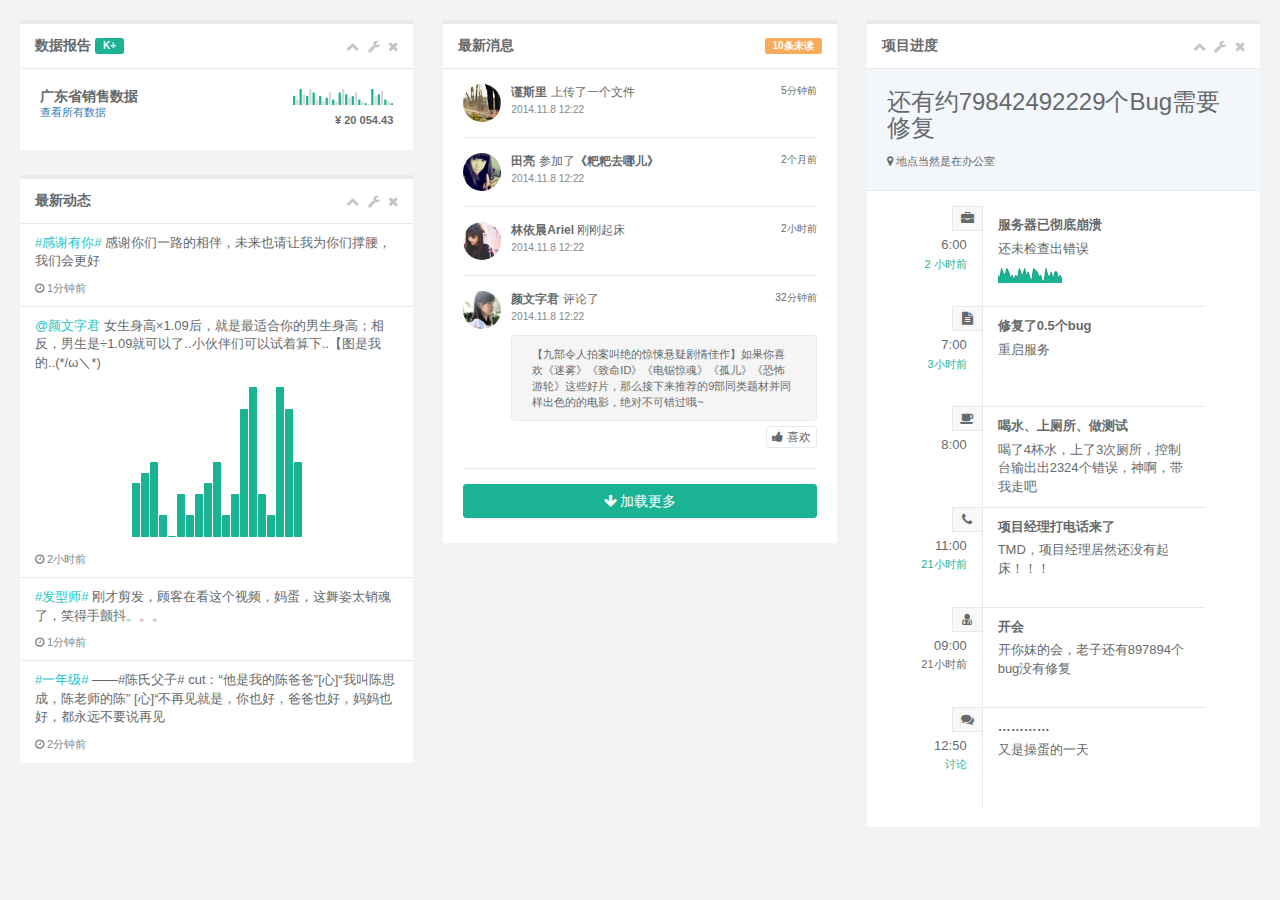
==== commit 3f69bb6f: "优化" ====
--- a/index_v2.html
+++ b/index_v2.html
@@ -152,7 +152,7 @@
 
                                 <div class="feed-element">
                                     <a href="profile.html" class="pull-left">
-                                        <img alt="image" class="img-circle" src="img/profile.jpg">
+                                        <img alt="image" class="img-circle" src="./assets/img/profile.jpg">
                                     </a>
                                     <div class="media-body ">
                                         <small class="pull-right">5分钟前</small>
@@ -165,7 +165,7 @@
 
                                 <div class="feed-element">
                                     <a href="profile.html" class="pull-left">
-                                        <img alt="image" class="img-circle" src="img/a2.jpg">
+                                        <img alt="image" class="img-circle" src="./assets/img/a2.jpg">
                                     </a>
                                     <div class="media-body ">
                                         <small class="pull-right">2个月前</small>
@@ -176,7 +176,7 @@
                                 </div>
                                 <div class="feed-element">
                                     <a href="profile.html" class="pull-left">
-                                        <img alt="image" class="img-circle" src="img/a3.jpg">
+                                        <img alt="image" class="img-circle" src="./assets/img/a3.jpg">
                                     </a>
                                     <div class="media-body ">
                                         <small class="pull-right">2小时前</small>
@@ -187,7 +187,7 @@
                                 </div>
                                 <div class="feed-element">
                                     <a href="profile.html" class="pull-left">
-                                        <img alt="image" class="img-circle" src="img/a5.jpg">
+                                        <img alt="image" class="img-circle" src="./assets/img/a5.jpg">
                                     </a>
                                     <div class="media-body ">
                                         <small class="pull-right">32分钟前</small>
